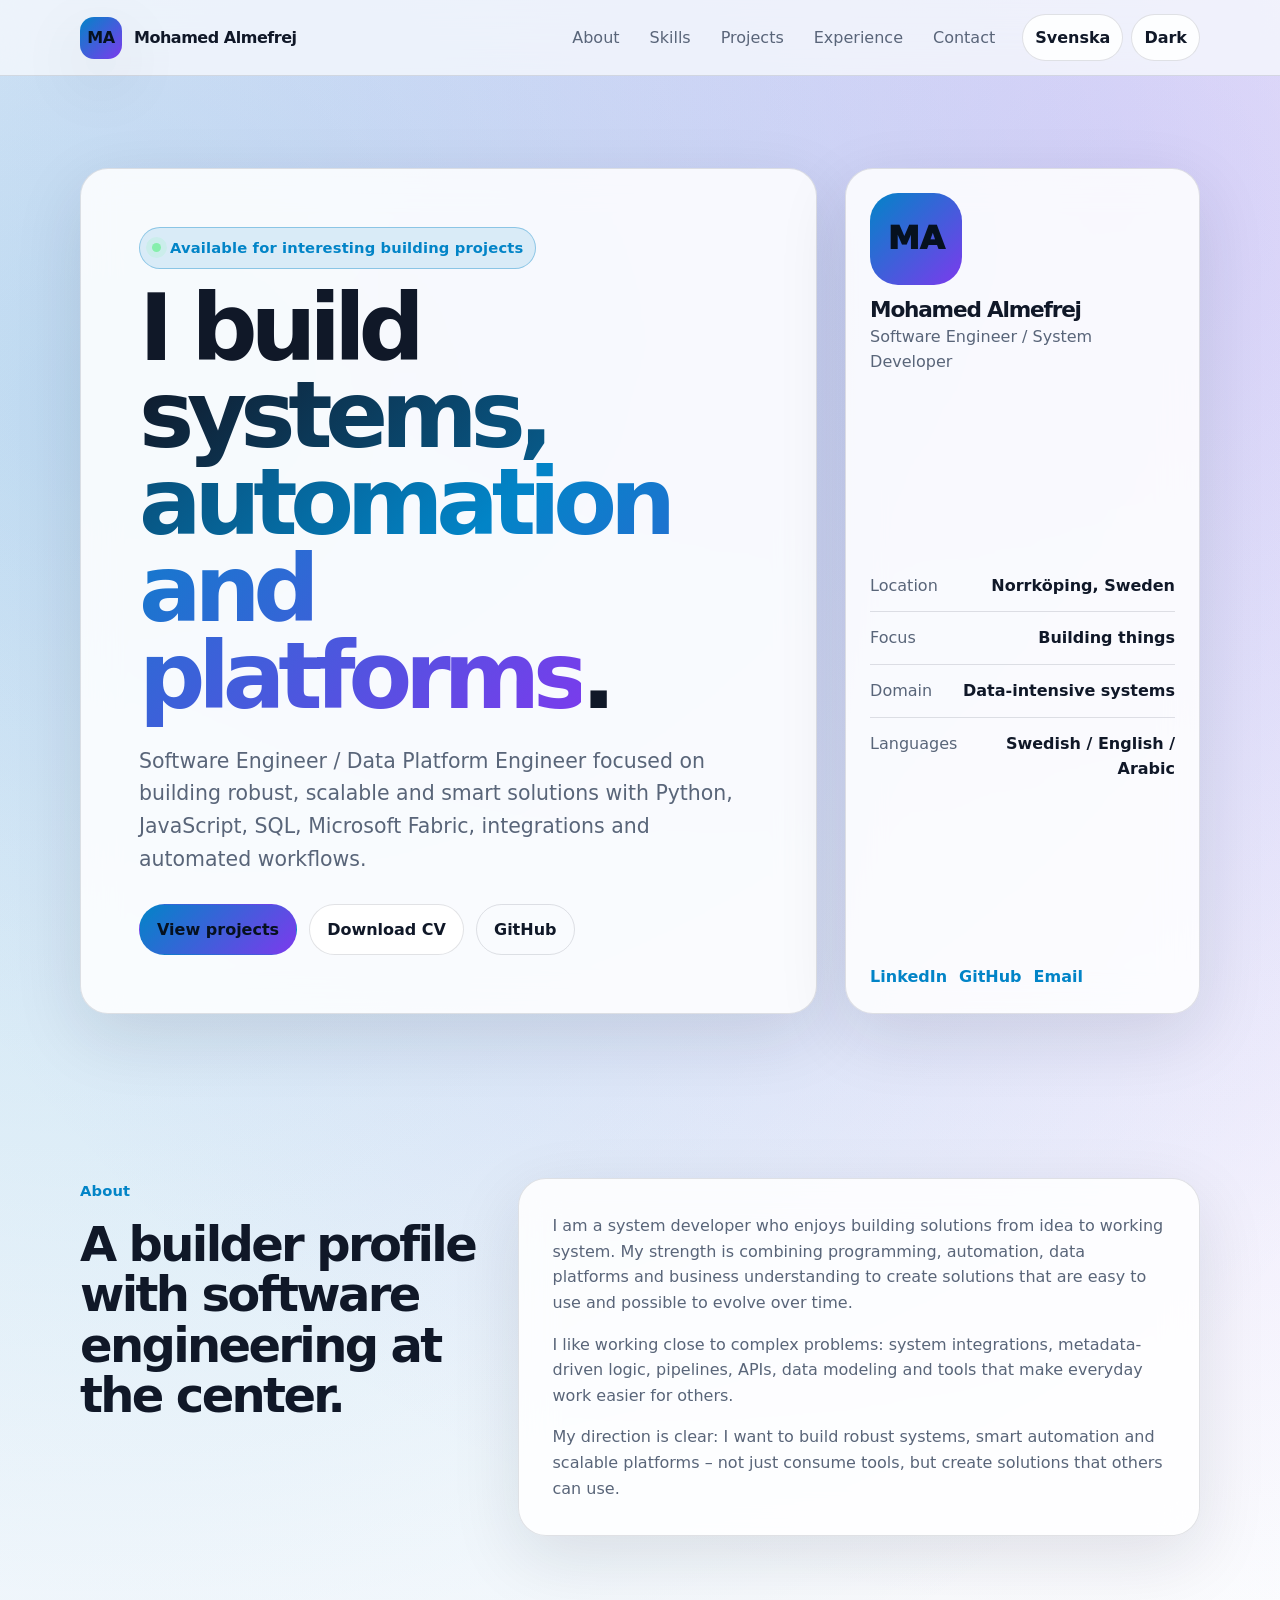
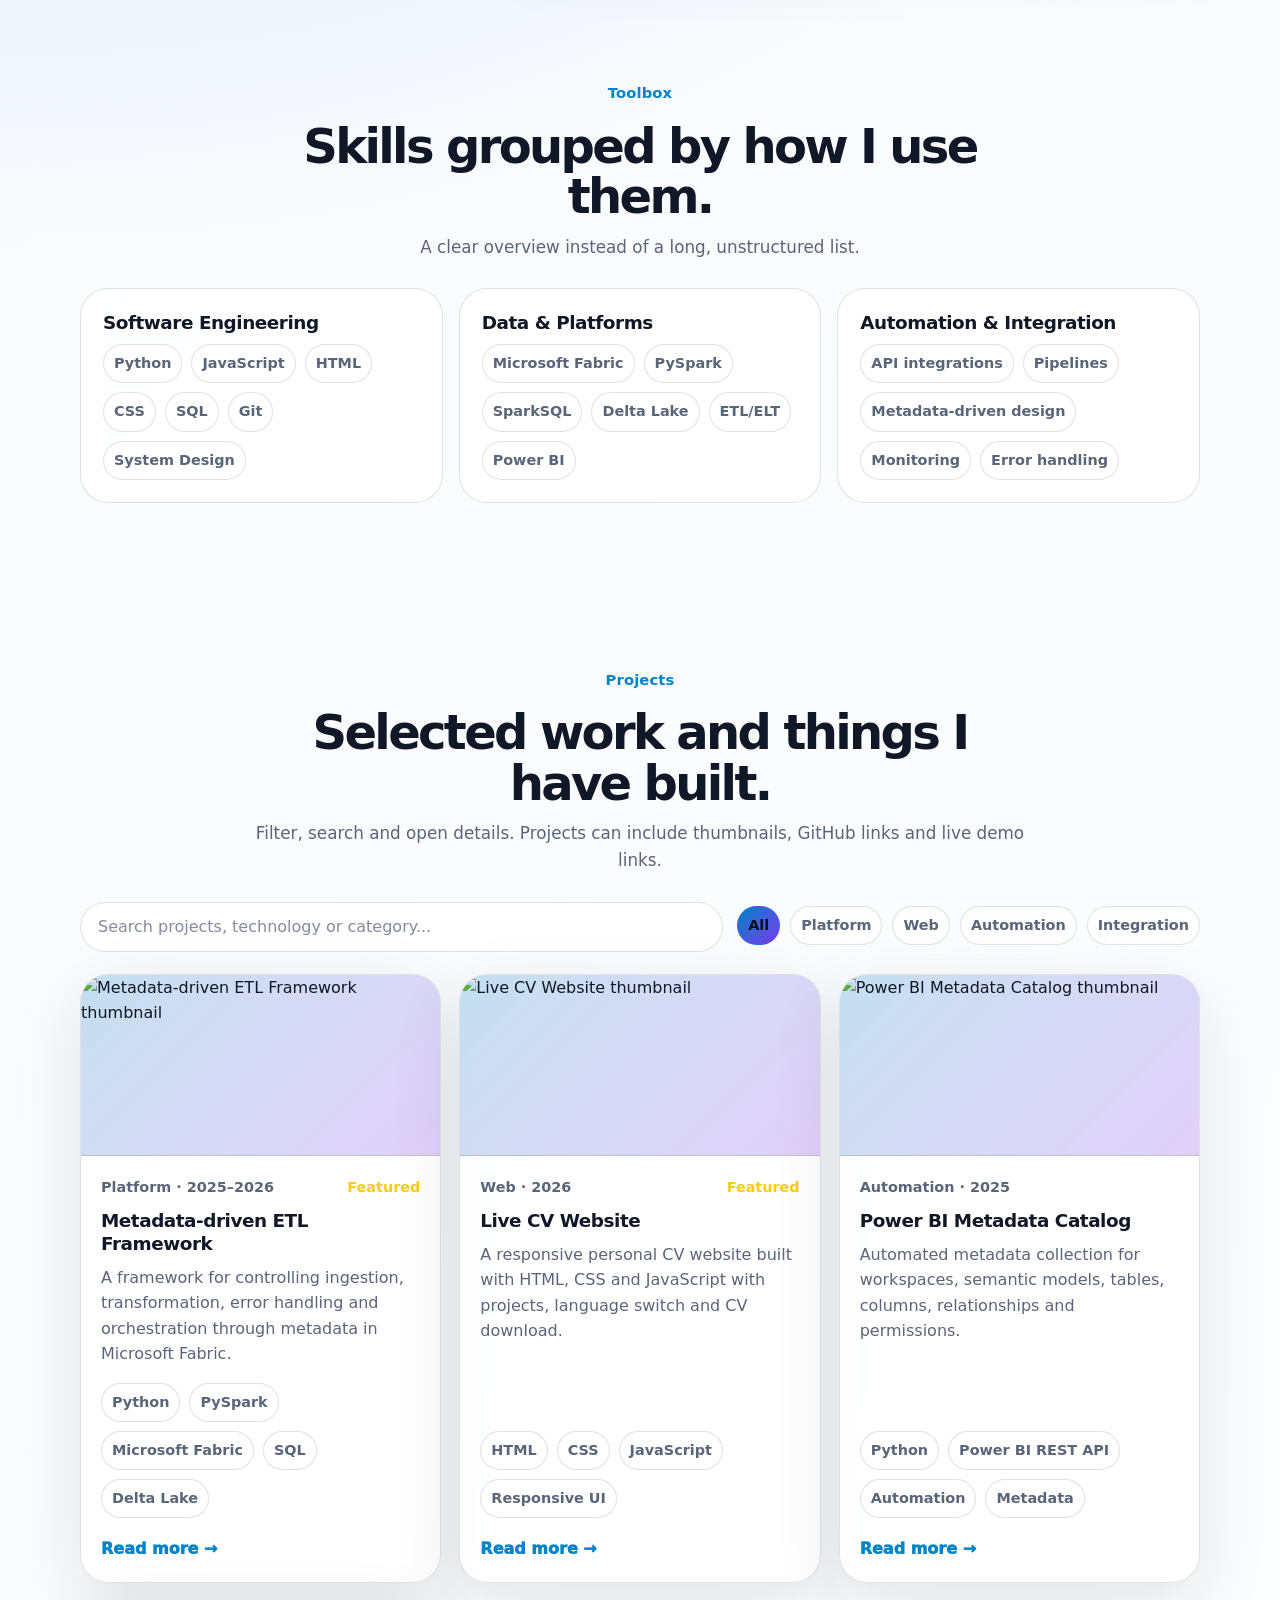
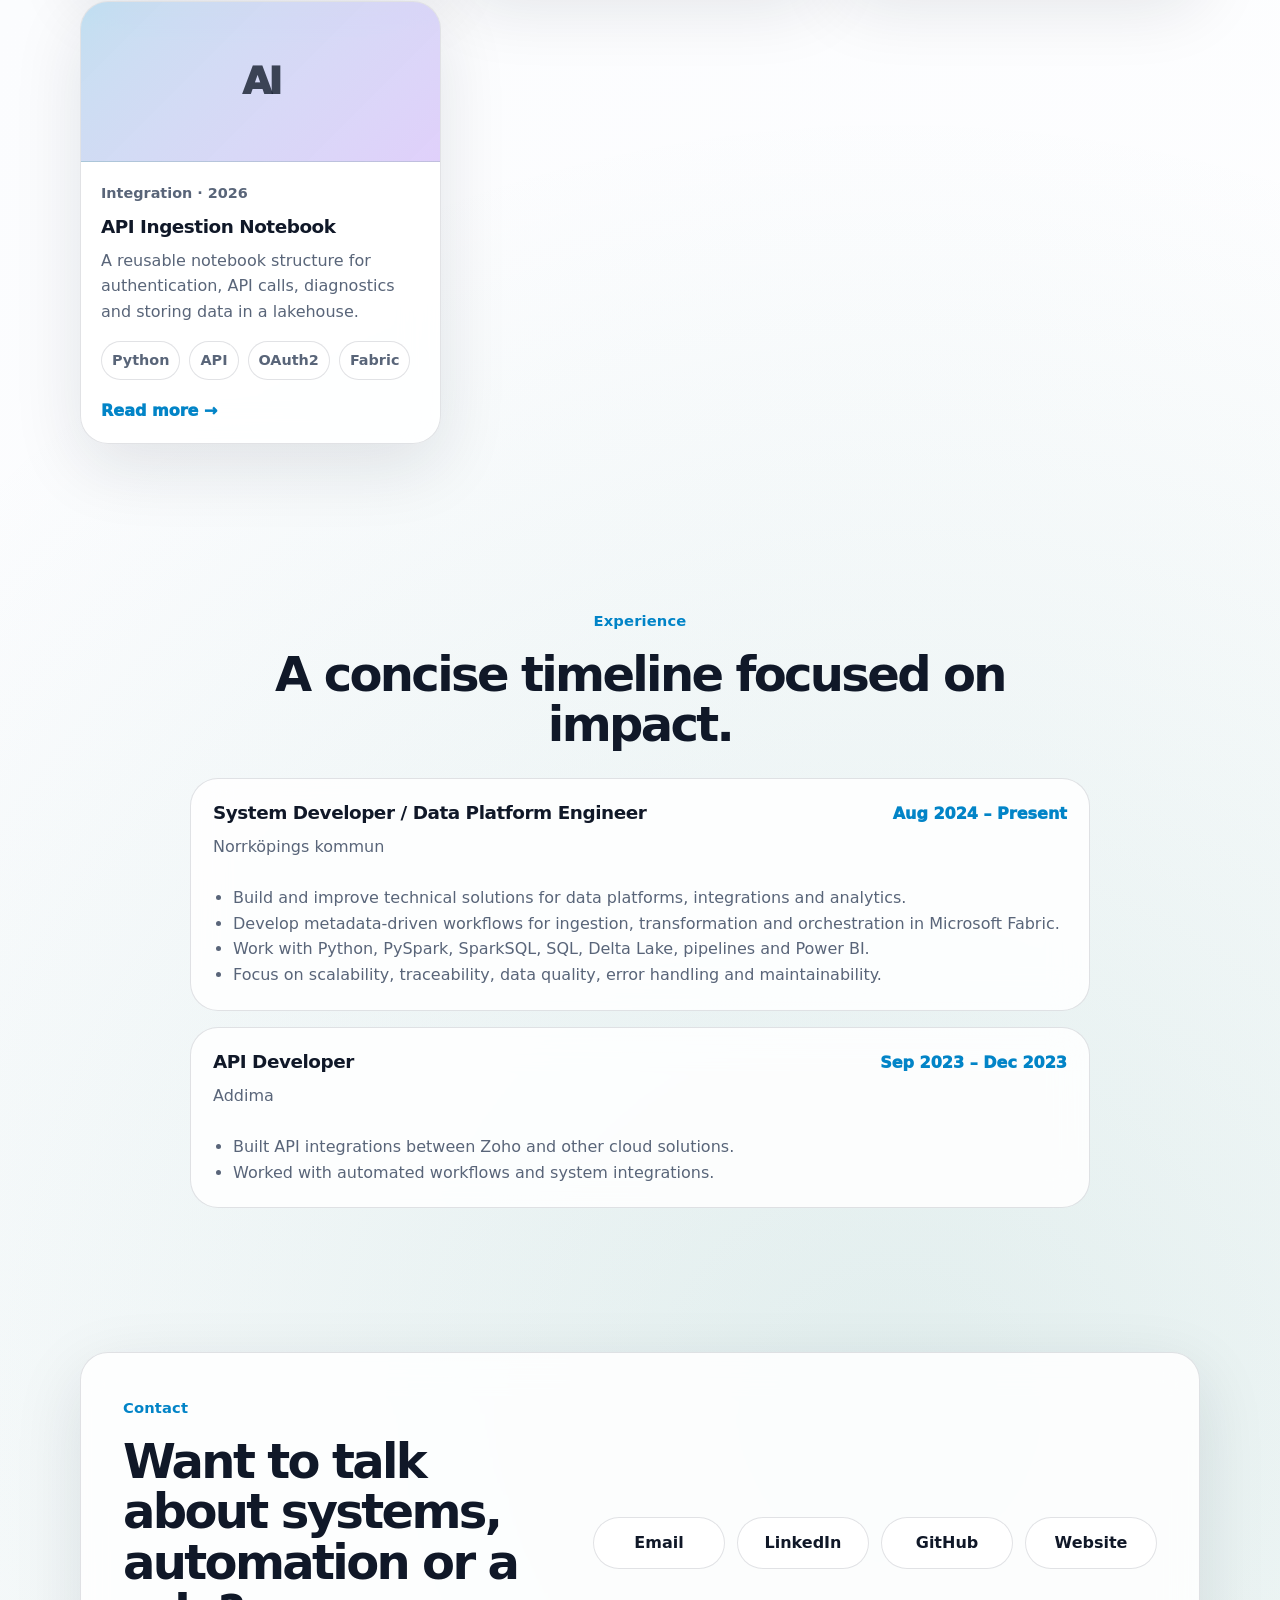
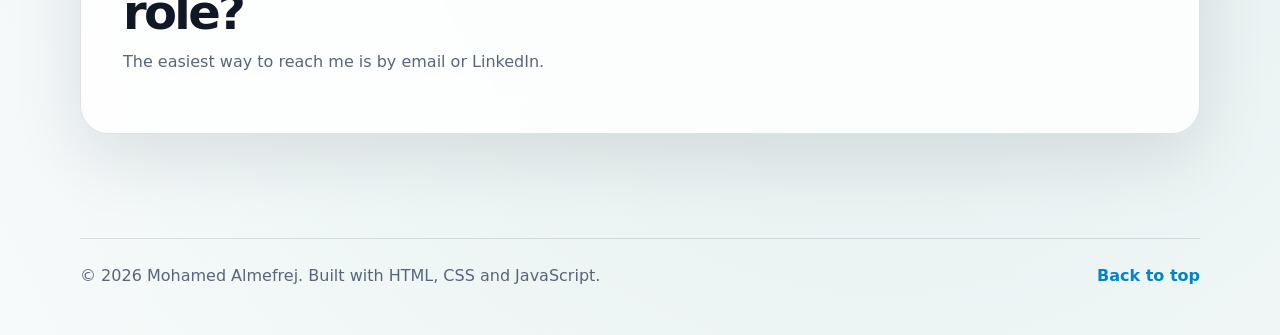
==== index.html @ e8f1fcd6 "Add files via upload" ====
<!DOCTYPE html>
<html lang="sv">
<head>
  <meta charset="UTF-8" />
  <meta name="viewport" content="width=device-width, initial-scale=1.0" />
  <meta name="description" content="Live CV for Mohamed Almefrej — Software Engineer focused on scalable systems, automation, integrations and data platforms." />
  <meta name="author" content="Mohamed Almefrej" />
  <meta name="theme-color" content="#0f172a" />

  <meta property="og:title" content="Mohamed Almefrej | Live CV" />
  <meta property="og:description" content="Software Engineer focused on scalable systems, automation, integrations and data platforms." />
  <meta property="og:type" content="website" />
  <meta property="og:image" content="assets/images/og-image.svg" />

  <title>Mohamed Almefrej | Live CV</title>
  <link rel="icon" href="assets/images/favicon.svg" type="image/svg+xml" />
  <link rel="stylesheet" href="style.css" />
  <script src="data.js" defer></script>
  <script src="script.js" defer></script>
</head>
<body>
  <a class="skip-link" href="#main">Skip to content</a>

  <header class="site-header" data-header>
    <nav class="nav container" aria-label="Main navigation">
      <a href="#top" class="brand" aria-label="Go to homepage">
        <span class="brand-mark" aria-hidden="true">MA</span>
        <span data-i18n="brandName">Mohamed Almefrej</span>
      </a>

      <button class="icon-button menu-button" type="button" data-menu-toggle aria-label="Open menu" aria-expanded="false" aria-controls="site-menu">
        <span class="menu-lines" aria-hidden="true"></span>
      </button>

      <div class="nav-panel" id="site-menu" data-nav-panel>
        <a href="#about" data-i18n="navAbout">About</a>
        <a href="#skills" data-i18n="navSkills">Skills</a>
        <a href="#projects" data-i18n="navProjects">Projects</a>
        <a href="#experience" data-i18n="navExperience">Experience</a>
        <a href="#contact" data-i18n="navContact">Contact</a>

        <div class="nav-actions" aria-label="Site settings">
          <button class="pill-button" type="button" data-language-toggle aria-label="Switch language">English</button>
          <button class="pill-button" type="button" data-theme-toggle aria-label="Switch theme">
            <span data-theme-label>Dark</span>
          </button>
        </div>
      </div>
    </nav>
  </header>

  <main id="main">
    <section class="hero section-pad" id="top">
      <div class="container hero-grid">
        <div class="hero-content reveal">
          <p class="eyebrow"><span class="status-dot" aria-hidden="true"></span><span data-i18n="heroEyebrow">Available for interesting projects</span></p>
          <h1 data-hero-title>Building systems, automation and platforms.</h1>
          <p class="hero-text" data-i18n="heroText">
            Software Engineer focused on building practical, scalable and maintainable solutions.
          </p>

          <div class="hero-actions">
            <a class="button primary" href="#projects" data-i18n="viewProjects">View projects</a>
            <a class="button" href="assets/cv/Mohamed_Almefrej_CV.pdf" download data-i18n="downloadCv">Download CV</a>
            <a class="button ghost" href="https://github.com/MohamedMrj" target="_blank" rel="noreferrer">GitHub</a>
          </div>
        </div>

        <aside class="hero-card reveal" aria-label="Profile summary">
          <div class="avatar-wrap">
            <div class="avatar" aria-hidden="true">MA</div>
            <div>
              <h2 data-i18n="profileName">Mohamed Almefrej</h2>
              <p data-i18n="profileRole">Software Engineer / System Developer</p>
            </div>
          </div>

          <div class="quick-facts" data-facts></div>

          <div class="mini-links">
            <a href="https://www.linkedin.com/in/mohamed-almefrej" target="_blank" rel="noreferrer">LinkedIn</a>
            <a href="https://github.com/MohamedMrj" target="_blank" rel="noreferrer">GitHub</a>
            <a href="mailto:mohamed.al-mefrej@hotmail.com">Email</a>
          </div>
        </aside>
      </div>
    </section>

    <section class="section-pad compact" id="about">
      <div class="container two-column">
        <div class="section-heading reveal">
          <p class="section-kicker" data-i18n="aboutKicker">About</p>
          <h2 data-i18n="aboutTitle">A builder profile with software engineering at the center.</h2>
        </div>
        <div class="rich-text card reveal" data-about-text></div>
      </div>
    </section>

    <section class="section-pad compact" id="skills">
      <div class="container">
        <div class="section-heading center reveal">
          <p class="section-kicker" data-i18n="skillsKicker">Toolbox</p>
          <h2 data-i18n="skillsTitle">Skills grouped by how I use them.</h2>
          <p data-i18n="skillsSubtitle">A clear overview instead of a long, unstructured list.</p>
        </div>
        <div class="skills-grid" data-skills></div>
      </div>
    </section>

    <section class="section-pad" id="projects">
      <div class="container">
        <div class="section-heading center reveal">
          <p class="section-kicker" data-i18n="projectsKicker">Projects</p>
          <h2 data-i18n="projectsTitle">Selected work and things I have built.</h2>
          <p data-i18n="projectsSubtitle">Filter, search and open details. Projects can include thumbnails, GitHub links and live demo links.</p>
        </div>

        <div class="project-controls reveal">
          <label class="search-box">
            <span class="sr-only" data-i18n="searchLabel">Search projects</span>
            <input type="search" data-project-search placeholder="Search projects, technology or category..." />
          </label>
          <div class="filter-scroll" data-project-filters aria-label="Project filters"></div>
        </div>

        <div class="projects-grid" data-projects></div>
        <div class="empty-state" data-empty-projects hidden></div>
      </div>
    </section>

    <section class="section-pad compact" id="experience">
      <div class="container">
        <div class="section-heading center reveal">
          <p class="section-kicker" data-i18n="experienceKicker">Experience</p>
          <h2 data-i18n="experienceTitle">A concise timeline focused on impact.</h2>
        </div>
        <div class="timeline" data-experience></div>
      </div>
    </section>

    <section class="section-pad compact" id="contact">
      <div class="container contact-card card reveal">
        <div>
          <p class="section-kicker" data-i18n="contactKicker">Contact</p>
          <h2 data-i18n="contactTitle">Want to talk about systems, automation or a role?</h2>
          <p class="muted" data-i18n="contactText">The easiest way to reach me is by email or LinkedIn.</p>
        </div>
        <div class="contact-actions" data-contact-links></div>
      </div>
    </section>
  </main>

  <footer class="site-footer">
    <div class="container footer-inner">
      <p>© <span data-year></span> <span data-i18n="brandName">Mohamed Almefrej</span>. <span data-i18n="footerText">Built with HTML, CSS and JavaScript.</span></p>
      <a href="#top" data-i18n="backToTop">Back to top</a>
    </div>
  </footer>

  <dialog class="project-dialog" data-project-dialog aria-labelledby="dialog-title">
    <button class="dialog-close" type="button" data-dialog-close aria-label="Close dialog">×</button>
    <div data-dialog-content></div>
  </dialog>
</body>
</html>
---- style.css ----
:root {
  color-scheme: dark;
  --bg: #08111f;
  --bg-soft: #0f1a2e;
  --surface: rgba(255, 255, 255, 0.075);
  --surface-strong: rgba(255, 255, 255, 0.115);
  --text: #f8fafc;
  --muted: #a8b3c7;
  --line: rgba(255, 255, 255, 0.14);
  --accent: #38bdf8;
  --accent-2: #a78bfa;
  --accent-3: #5eead4;
  --danger: #fb7185;
  --success: #86efac;
  --warning: #facc15;
  --shadow: 0 24px 80px rgba(0, 0, 0, 0.34);
  --radius-lg: 28px;
  --radius-md: 20px;
  --radius-sm: 14px;
  --container: 1120px;
  --header-height: 76px;
}

[data-theme="light"] {
  color-scheme: light;
  --bg: #f7f9fd;
  --bg-soft: #ffffff;
  --surface: rgba(255, 255, 255, 0.86);
  --surface-strong: #ffffff;
  --text: #101828;
  --muted: #596579;
  --line: rgba(15, 23, 42, 0.12);
  --accent: #0284c7;
  --accent-2: #7c3aed;
  --accent-3: #0f766e;
  --shadow: 0 22px 70px rgba(15, 23, 42, 0.11);
}

* {
  box-sizing: border-box;
}

html {
  scroll-behavior: smooth;
}

body {
  margin: 0;
  min-height: 100vh;
  font-family: Inter, ui-sans-serif, system-ui, -apple-system, BlinkMacSystemFont, "Segoe UI", sans-serif;
  color: var(--text);
  background:
    radial-gradient(circle at 8% 8%, color-mix(in srgb, var(--accent) 22%, transparent), transparent 30%),
    radial-gradient(circle at 88% 4%, color-mix(in srgb, var(--accent-2) 20%, transparent), transparent 28%),
    radial-gradient(circle at 70% 90%, color-mix(in srgb, var(--accent-3) 12%, transparent), transparent 28%),
    linear-gradient(135deg, var(--bg), var(--bg-soft));
  line-height: 1.6;
  overflow-x: hidden;
}

body.menu-open {
  overflow: hidden;
}

img,
svg {
  max-width: 100%;
  display: block;
}

a {
  color: inherit;
  text-decoration: none;
}

button,
input {
  font: inherit;
}

button {
  border: 0;
}

:focus-visible {
  outline: 3px solid color-mix(in srgb, var(--accent) 72%, white);
  outline-offset: 3px;
}

.container {
  width: min(var(--container), calc(100% - 32px));
  margin-inline: auto;
}

.skip-link {
  position: absolute;
  left: -999px;
  top: 16px;
  z-index: 1000;
  padding: 10px 14px;
  border-radius: 999px;
  background: var(--text);
  color: var(--bg);
  font-weight: 800;
}

.skip-link:focus {
  left: 16px;
}

.sr-only {
  position: absolute;
  width: 1px;
  height: 1px;
  padding: 0;
  margin: -1px;
  overflow: hidden;
  clip: rect(0, 0, 0, 0);
  border: 0;
}

.site-header {
  position: sticky;
  top: 0;
  z-index: 50;
  height: var(--header-height);
  border-bottom: 1px solid var(--line);
  background: color-mix(in srgb, var(--bg) 78%, transparent);
  backdrop-filter: blur(22px);
}

.nav {
  height: 100%;
  display: flex;
  justify-content: space-between;
  align-items: center;
  gap: 16px;
}

.brand {
  display: inline-flex;
  align-items: center;
  gap: 12px;
  font-size: 1rem;
  font-weight: 900;
  letter-spacing: -0.03em;
  white-space: nowrap;
}

.brand-mark {
  width: 42px;
  height: 42px;
  display: grid;
  place-items: center;
  border-radius: 14px;
  background: linear-gradient(135deg, var(--accent), var(--accent-2));
  color: #06111f;
  box-shadow: var(--shadow);
}

.nav-panel {
  display: flex;
  align-items: center;
  gap: 4px;
}

.nav-panel > a,
.pill-button,
.icon-button {
  border: 1px solid transparent;
  border-radius: 999px;
  background: transparent;
  color: var(--muted);
  padding: 10px 12px;
  cursor: pointer;
  transition: color 180ms ease, background 180ms ease, border-color 180ms ease, transform 180ms ease;
}

.nav-panel > a:hover,
.pill-button:hover,
.icon-button:hover,
.nav-panel > a.active {
  color: var(--text);
  background: var(--surface);
  border-color: var(--line);
}

.nav-actions {
  display: flex;
  align-items: center;
  gap: 8px;
  margin-left: 10px;
}

.pill-button {
  background: var(--surface);
  border-color: var(--line);
  color: var(--text);
  font-weight: 800;
}

.menu-button {
  display: none;
  width: 46px;
  height: 46px;
  place-items: center;
}

.menu-lines,
.menu-lines::before,
.menu-lines::after {
  display: block;
  width: 20px;
  height: 2px;
  border-radius: 999px;
  background: var(--text);
  transition: transform 180ms ease, opacity 180ms ease;
}

.menu-lines {
  position: relative;
}

.menu-lines::before,
.menu-lines::after {
  content: "";
  position: absolute;
  left: 0;
}

.menu-lines::before {
  transform: translateY(-7px);
}

.menu-lines::after {
  transform: translateY(7px);
}

body.menu-open .menu-lines {
  background: transparent;
}

body.menu-open .menu-lines::before {
  transform: rotate(45deg);
}

body.menu-open .menu-lines::after {
  transform: rotate(-45deg);
}

.section-pad {
  padding: 92px 0;
}

.section-pad.compact {
  padding: 72px 0;
}

.hero {
  min-height: calc(100vh - var(--header-height));
  display: grid;
  align-items: center;
}

.hero-grid {
  display: grid;
  grid-template-columns: minmax(0, 1.35fr) minmax(300px, 0.65fr);
  gap: 28px;
  align-items: stretch;
}

.hero-content,
.card,
.hero-card,
.skill-group,
.project-card,
.timeline-item {
  border: 1px solid var(--line);
  background: var(--surface);
  border-radius: var(--radius-lg);
  box-shadow: var(--shadow);
  backdrop-filter: blur(18px);
}

.hero-content {
  padding: clamp(28px, 5vw, 58px);
  display: flex;
  flex-direction: column;
  justify-content: center;
}

.eyebrow,
.section-kicker {
  display: inline-flex;
  align-items: center;
  gap: 9px;
  width: fit-content;
  margin: 0 0 16px;
  color: var(--accent);
  font-size: 0.92rem;
  font-weight: 900;
  letter-spacing: 0.01em;
}

.eyebrow {
  padding: 8px 12px;
  border-radius: 999px;
  border: 1px solid color-mix(in srgb, var(--accent) 36%, transparent);
  background: color-mix(in srgb, var(--accent) 12%, transparent);
}

.status-dot {
  width: 9px;
  height: 9px;
  border-radius: 999px;
  background: var(--success);
  box-shadow: 0 0 0 6px color-mix(in srgb, var(--success) 16%, transparent);
  flex: 0 0 auto;
}

h1,
h2,
h3,
p {
  margin-top: 0;
}

h1 {
  margin-bottom: 24px;
  font-size: clamp(2.6rem, 8vw, 5.8rem);
  line-height: 0.94;
  letter-spacing: -0.078em;
}

h2 {
  margin-bottom: 12px;
  font-size: clamp(1.8rem, 4vw, 3rem);
  line-height: 1.05;
  letter-spacing: -0.055em;
}

h3 {
  margin-bottom: 10px;
  font-size: 1.15rem;
  line-height: 1.25;
  letter-spacing: -0.025em;
}

.gradient-text,
[data-hero-title] strong {
  background: linear-gradient(135deg, var(--text), var(--accent), var(--accent-2));
  -webkit-background-clip: text;
  background-clip: text;
  color: transparent;
}

.hero-text {
  max-width: 760px;
  color: var(--muted);
  font-size: clamp(1.06rem, 2vw, 1.28rem);
  margin-bottom: 28px;
}

.hero-actions,
.contact-actions,
.mini-links {
  display: flex;
  flex-wrap: wrap;
  gap: 12px;
  align-items: center;
}

.button {
  display: inline-flex;
  align-items: center;
  justify-content: center;
  min-height: 46px;
  padding: 12px 17px;
  border: 1px solid var(--line);
  border-radius: 999px;
  background: var(--surface-strong);
  color: var(--text);
  font-weight: 900;
  cursor: pointer;
  transition: transform 180ms ease, border-color 180ms ease, background 180ms ease;
}

.button:hover {
  transform: translateY(-2px);
  border-color: color-mix(in srgb, var(--accent) 58%, transparent);
  background: color-mix(in srgb, var(--accent) 13%, var(--surface-strong));
}

.button.primary {
  border-color: transparent;
  background: linear-gradient(135deg, var(--accent), var(--accent-2));
  color: #06111f;
}

.button.ghost {
  background: transparent;
}

.hero-card {
  padding: 24px;
  display: flex;
  flex-direction: column;
  justify-content: space-between;
  gap: 22px;
}

.avatar-wrap {
  display: grid;
  gap: 14px;
}

.avatar {
  width: 92px;
  height: 92px;
  display: grid;
  place-items: center;
  border-radius: 28px;
  background: linear-gradient(135deg, var(--accent), var(--accent-2));
  color: #06111f;
  font-size: 2rem;
  font-weight: 950;
}

.avatar-wrap h2 {
  font-size: 1.35rem;
  margin-bottom: 2px;
}

.avatar-wrap p,
.muted {
  color: var(--muted);
}

.quick-facts {
  display: grid;
}

.fact {
  display: flex;
  justify-content: space-between;
  gap: 16px;
  padding: 13px 0;
  border-bottom: 1px solid var(--line);
}

.fact:last-child {
  border-bottom: 0;
}

.fact span:first-child {
  color: var(--muted);
}

.fact span:last-child {
  text-align: right;
  font-weight: 850;
}

.mini-links a {
  color: var(--accent);
  font-weight: 900;
}

.two-column {
  display: grid;
  grid-template-columns: minmax(0, 0.75fr) minmax(0, 1.25fr);
  gap: 28px;
  align-items: start;
}

.section-heading.center {
  max-width: 780px;
  margin: 0 auto 28px;
  text-align: center;
}

.section-heading p:not(.section-kicker) {
  margin-bottom: 0;
  color: var(--muted);
  font-size: 1.05rem;
}

.rich-text {
  padding: clamp(22px, 4vw, 34px);
}

.rich-text p {
  color: var(--muted);
}

.rich-text p:last-child {
  margin-bottom: 0;
}

.skills-grid {
  display: grid;
  grid-template-columns: repeat(3, 1fr);
  gap: 16px;
}

.skill-group {
  padding: 22px;
  box-shadow: none;
}

.skill-list,
.project-tags {
  display: flex;
  flex-wrap: wrap;
  gap: 9px;
}

.tag,
.skill-tag,
.category-button {
  display: inline-flex;
  align-items: center;
  border: 1px solid var(--line);
  border-radius: 999px;
  background: color-mix(in srgb, var(--surface-strong) 74%, transparent);
  color: var(--muted);
  padding: 7px 10px;
  font-size: 0.9rem;
  font-weight: 850;
}

.category-button {
  cursor: pointer;
  white-space: nowrap;
  transition: background 180ms ease, color 180ms ease, border-color 180ms ease;
}

.category-button:hover,
.category-button.active {
  color: #06111f;
  border-color: transparent;
  background: linear-gradient(135deg, var(--accent), var(--accent-2));
}

.project-controls {
  display: grid;
  grid-template-columns: minmax(240px, 1fr) auto;
  gap: 14px;
  align-items: center;
  margin-bottom: 22px;
}

.search-box input {
  width: 100%;
  min-height: 50px;
  padding: 0 17px;
  border-radius: 999px;
  border: 1px solid var(--line);
  background: var(--surface);
  color: var(--text);
  outline: none;
}

.search-box input::placeholder {
  color: color-mix(in srgb, var(--muted) 75%, transparent);
}

.search-box input:focus {
  border-color: color-mix(in srgb, var(--accent) 65%, transparent);
  box-shadow: 0 0 0 4px color-mix(in srgb, var(--accent) 14%, transparent);
}

.filter-scroll {
  display: flex;
  gap: 10px;
  overflow-x: auto;
  padding-bottom: 3px;
}

.projects-grid {
  display: grid;
  grid-template-columns: repeat(3, 1fr);
  gap: 18px;
}

.project-card {
  overflow: hidden;
  display: flex;
  flex-direction: column;
  min-height: 420px;
  transition: transform 180ms ease, border-color 180ms ease, background 180ms ease;
}

.project-card:hover {
  transform: translateY(-5px);
  border-color: color-mix(in srgb, var(--accent) 48%, transparent);
  background: var(--surface-strong);
}

.project-media {
  min-height: 160px;
  border-bottom: 1px solid var(--line);
  background: linear-gradient(135deg, color-mix(in srgb, var(--accent) 26%, transparent), color-mix(in srgb, var(--accent-2) 24%, transparent));
  position: relative;
  overflow: hidden;
}

.project-media img {
  width: 100%;
  height: 180px;
  object-fit: cover;
}

.project-placeholder {
  position: absolute;
  inset: 0;
  display: grid;
  place-items: center;
  font-size: 2.35rem;
  font-weight: 950;
  letter-spacing: -0.08em;
  color: color-mix(in srgb, var(--text) 78%, transparent);
}

.project-body {
  padding: 20px;
  display: flex;
  flex: 1;
  flex-direction: column;
}

.project-meta {
  display: flex;
  justify-content: space-between;
  gap: 12px;
  margin-bottom: 10px;
  color: var(--muted);
  font-size: 0.9rem;
  font-weight: 850;
}

.featured-badge {
  color: var(--warning);
}

.project-body p {
  color: var(--muted);
  flex: 1;
}

.project-actions {
  display: flex;
  flex-wrap: wrap;
  gap: 10px;
  margin-top: 18px;
}

.text-link {
  color: var(--accent);
  background: transparent;
  padding: 0;
  cursor: pointer;
  font-weight: 950;
}

.text-link:hover {
  text-decoration: underline;
}

.empty-state {
  margin-top: 18px;
  padding: 28px;
  border: 1px dashed var(--line);
  border-radius: var(--radius-md);
  color: var(--muted);
  text-align: center;
}

.timeline {
  display: grid;
  gap: 16px;
  max-width: 900px;
  margin: 0 auto;
}

.timeline-item {
  padding: 22px;
  box-shadow: none;
}

.timeline-top {
  display: flex;
  justify-content: space-between;
  align-items: flex-start;
  gap: 16px;
  margin-bottom: 10px;
}

.timeline-period {
  color: var(--accent);
  font-weight: 950;
  white-space: nowrap;
}

.timeline ul {
  margin: 0;
  padding-left: 20px;
  color: var(--muted);
}

.contact-card {
  display: grid;
  grid-template-columns: minmax(0, 1fr) auto;
  gap: 24px;
  align-items: center;
  padding: clamp(24px, 5vw, 42px);
}

.contact-actions .button {
  min-width: 132px;
}

.site-footer {
  padding: 32px 0 46px;
  color: var(--muted);
}

.footer-inner {
  display: flex;
  justify-content: space-between;
  gap: 18px;
  align-items: center;
  border-top: 1px solid var(--line);
  padding-top: 24px;
}

.footer-inner p {
  margin: 0;
}

.footer-inner a {
  color: var(--accent);
  font-weight: 900;
}

.project-dialog {
  width: min(820px, calc(100% - 28px));
  max-height: min(760px, calc(100vh - 42px));
  border: 1px solid var(--line);
  border-radius: var(--radius-lg);
  background: var(--bg-soft);
  color: var(--text);
  box-shadow: var(--shadow);
  padding: 0;
  overflow: auto;
}

.project-dialog::backdrop {
  background: rgba(0, 0, 0, 0.58);
  backdrop-filter: blur(8px);
}

.dialog-close {
  position: sticky;
  top: 14px;
  float: right;
  z-index: 2;
  width: 42px;
  height: 42px;
  margin: 14px;
  border-radius: 999px;
  background: var(--surface-strong);
  color: var(--text);
  border: 1px solid var(--line);
  font-size: 1.7rem;
  line-height: 1;
  cursor: pointer;
}

.dialog-hero {
  min-height: 230px;
  background: linear-gradient(135deg, color-mix(in srgb, var(--accent) 22%, transparent), color-mix(in srgb, var(--accent-2) 22%, transparent));
}

.dialog-hero img {
  width: 100%;
  height: 260px;
  object-fit: cover;
}

.dialog-body {
  padding: clamp(22px, 4vw, 36px);
}

.dialog-section {
  margin-top: 20px;
}

.dialog-section strong {
  display: block;
  margin-bottom: 6px;
}

.dialog-links {
  margin-top: 24px;
  display: flex;
  flex-wrap: wrap;
  gap: 10px;
}

.reveal {
  opacity: 0;
  transform: translateY(16px);
}

.reveal.visible {
  opacity: 1;
  transform: translateY(0);
  transition: opacity 420ms ease, transform 420ms ease;
}

@media (prefers-reduced-motion: reduce) {
  *,
  *::before,
  *::after {
    scroll-behavior: auto !important;
    transition: none !important;
    animation: none !important;
  }

  .reveal {
    opacity: 1;
    transform: none;
  }
}

@media (max-width: 980px) {
  .hero-grid,
  .two-column,
  .contact-card {
    grid-template-columns: 1fr;
  }

  .skills-grid,
  .projects-grid {
    grid-template-columns: repeat(2, 1fr);
  }

  .project-controls {
    grid-template-columns: 1fr;
  }
}

@media (max-width: 760px) {
  :root {
    --header-height: 68px;
  }

  .container {
    width: min(var(--container), calc(100% - 24px));
  }

  .menu-button {
    display: grid;
  }

  .nav-panel {
    position: fixed;
    top: var(--header-height);
    left: 12px;
    right: 12px;
    display: none;
    padding: 14px;
    border: 1px solid var(--line);
    border-radius: 0 0 22px 22px;
    background: var(--bg-soft);
    box-shadow: var(--shadow);
  }

  body.menu-open .nav-panel {
    display: grid;
    gap: 6px;
  }

  .nav-panel > a,
  .pill-button {
    border-radius: 14px;
    text-align: left;
  }

  .nav-actions {
    display: grid;
    grid-template-columns: 1fr 1fr;
    margin-left: 0;
    margin-top: 8px;
  }

  .section-pad,
  .section-pad.compact {
    padding: 54px 0;
  }

  .hero {
    min-height: auto;
  }

  .hero-content,
  .hero-card,
  .card,
  .skill-group,
  .timeline-item {
    border-radius: 22px;
  }

  .skills-grid,
  .projects-grid {
    grid-template-columns: 1fr;
  }

  .timeline-top {
    display: grid;
  }

  .timeline-period {
    white-space: normal;
  }

  .footer-inner {
    display: grid;
    text-align: center;
  }
}

@media (max-width: 440px) {
  .container {
    width: min(var(--container), calc(100% - 20px));
  }

  h1 {
    font-size: clamp(2.45rem, 16vw, 4rem);
  }

  .hero-actions .button,
  .contact-actions .button {
    width: 100%;
  }

  .nav-actions {
    grid-template-columns: 1fr;
  }
}
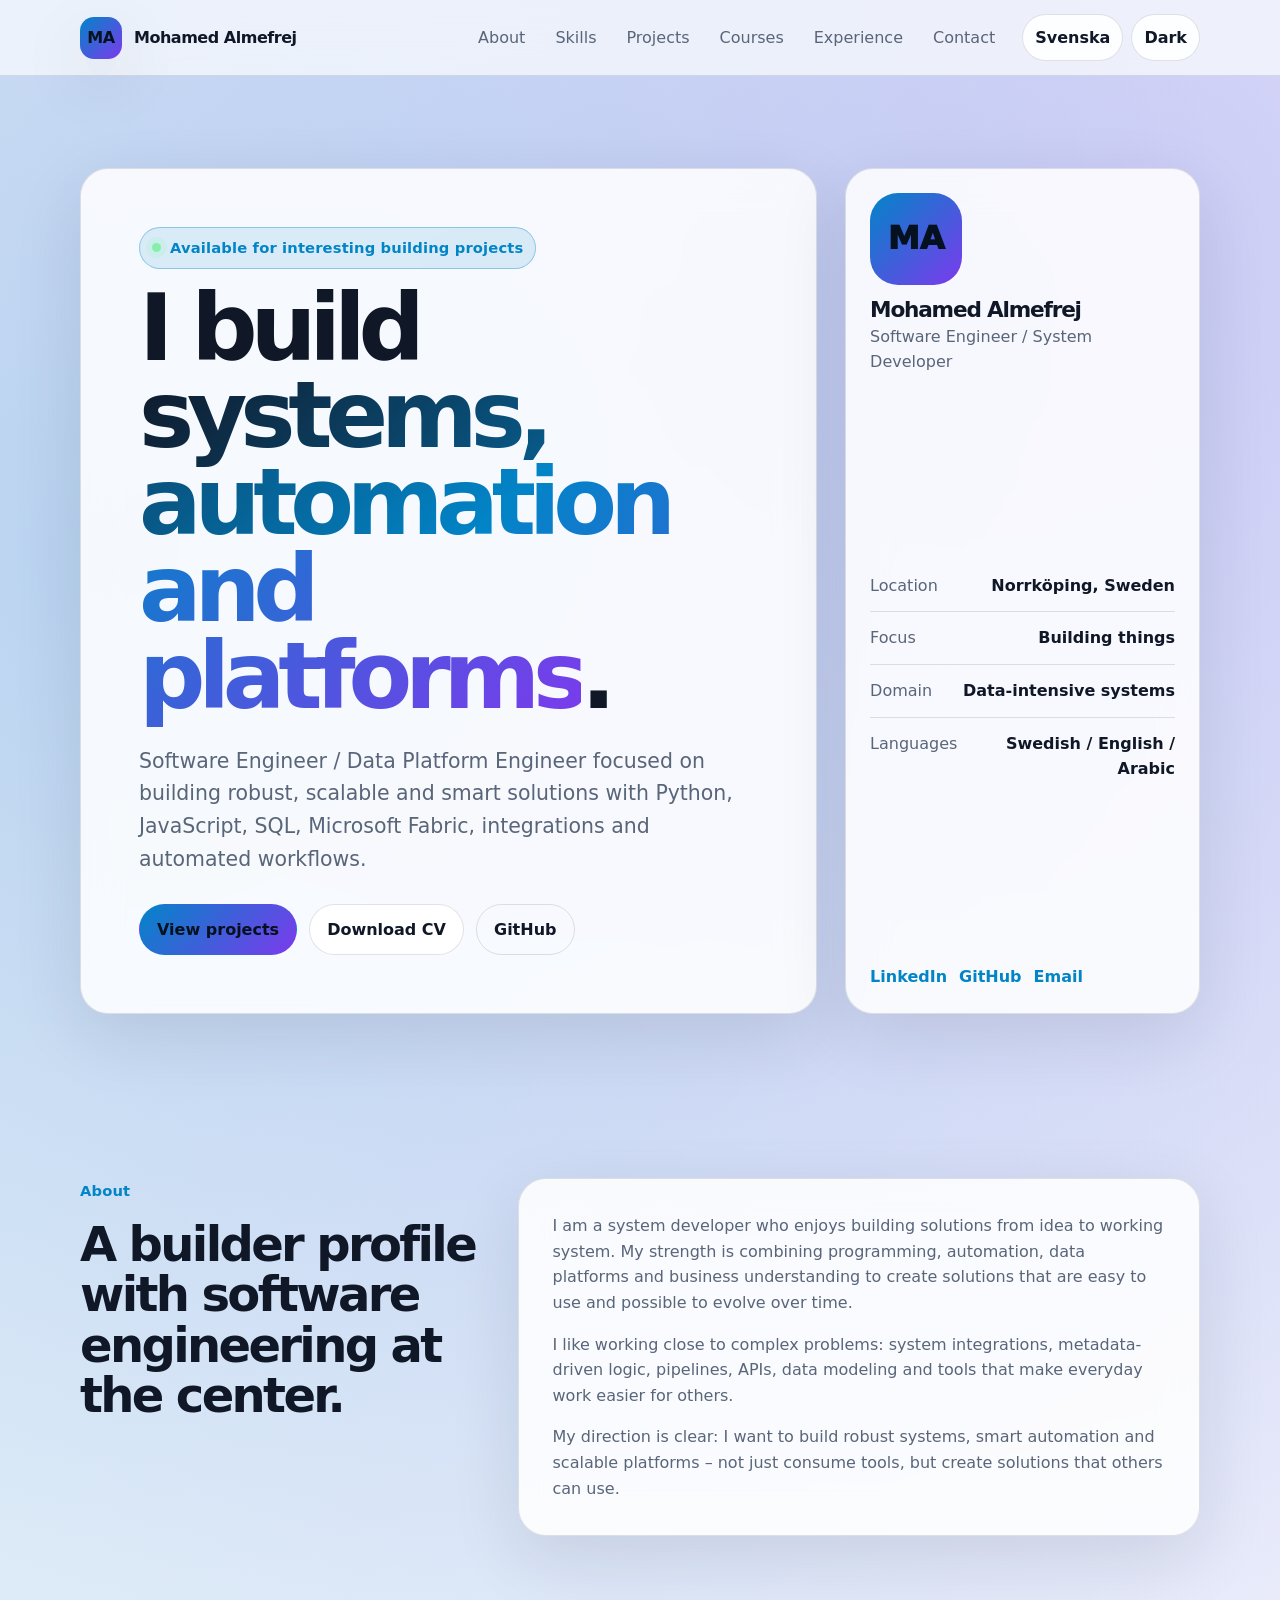
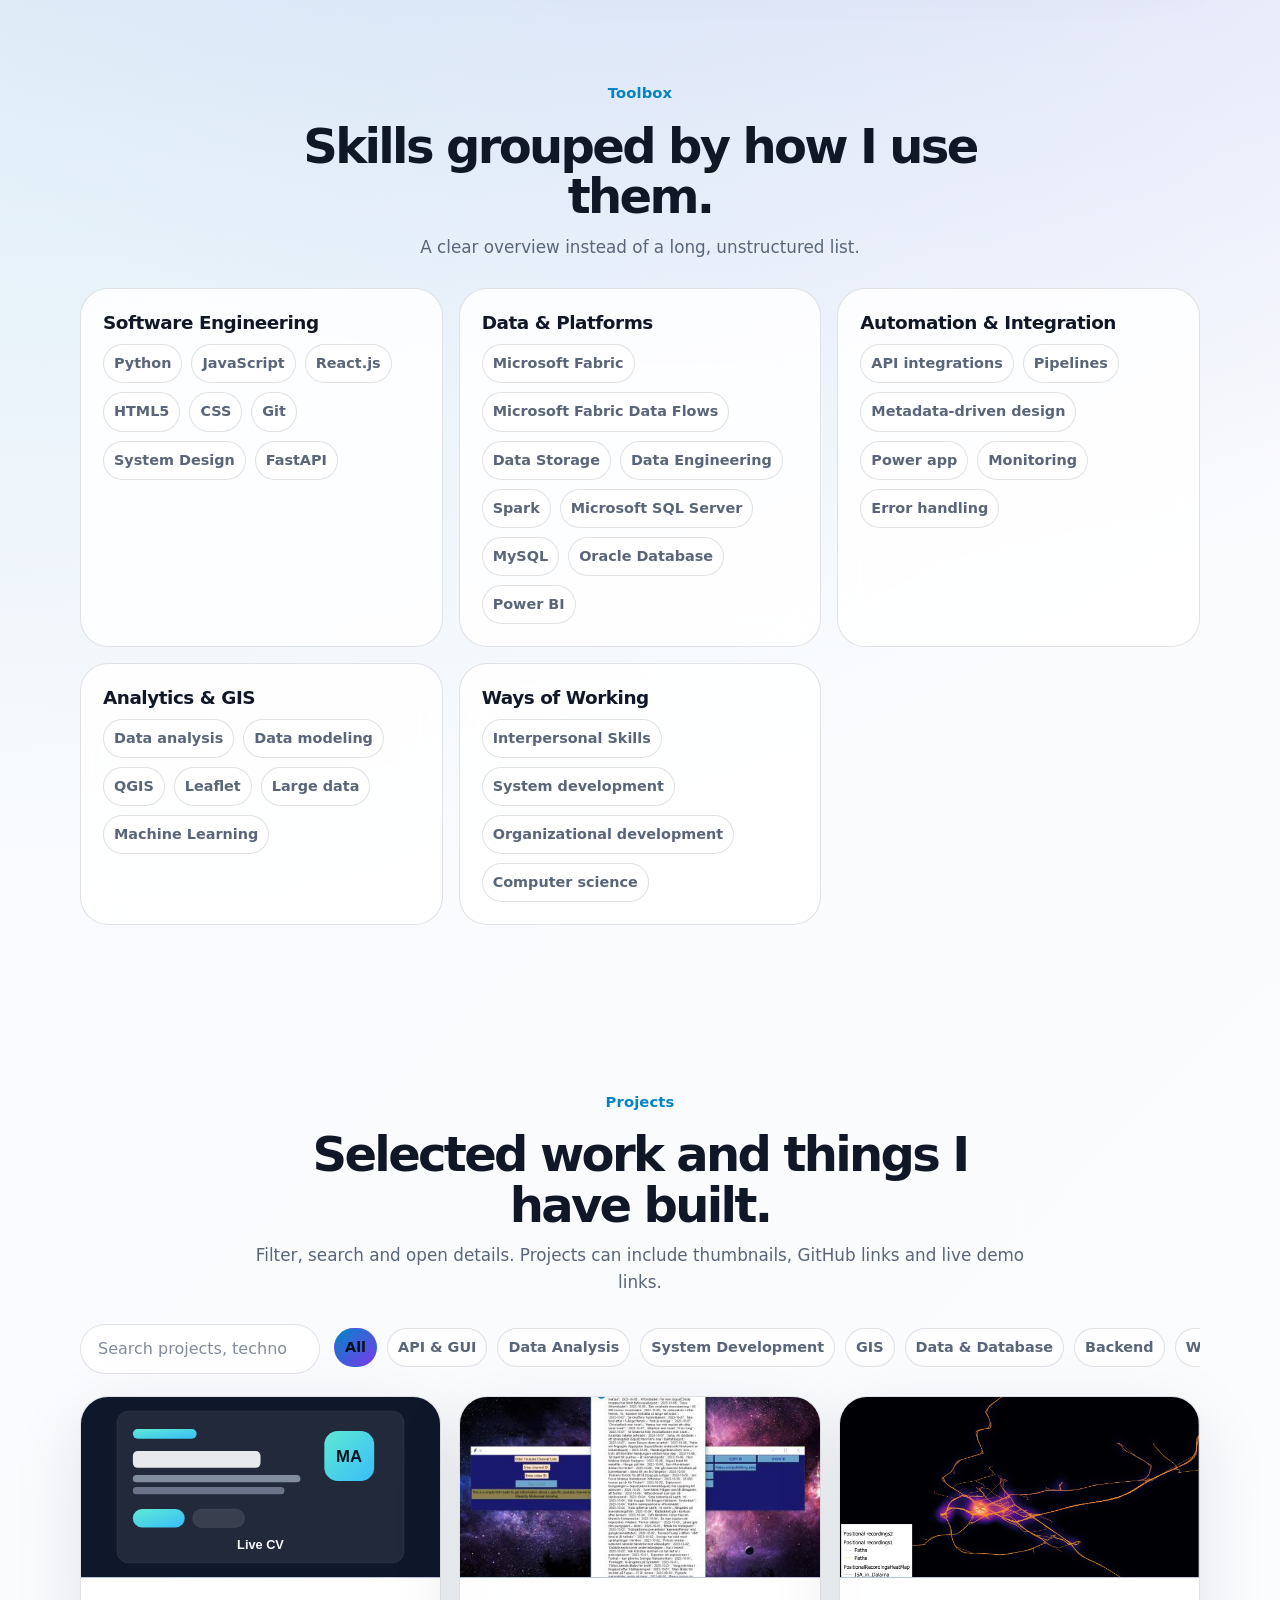
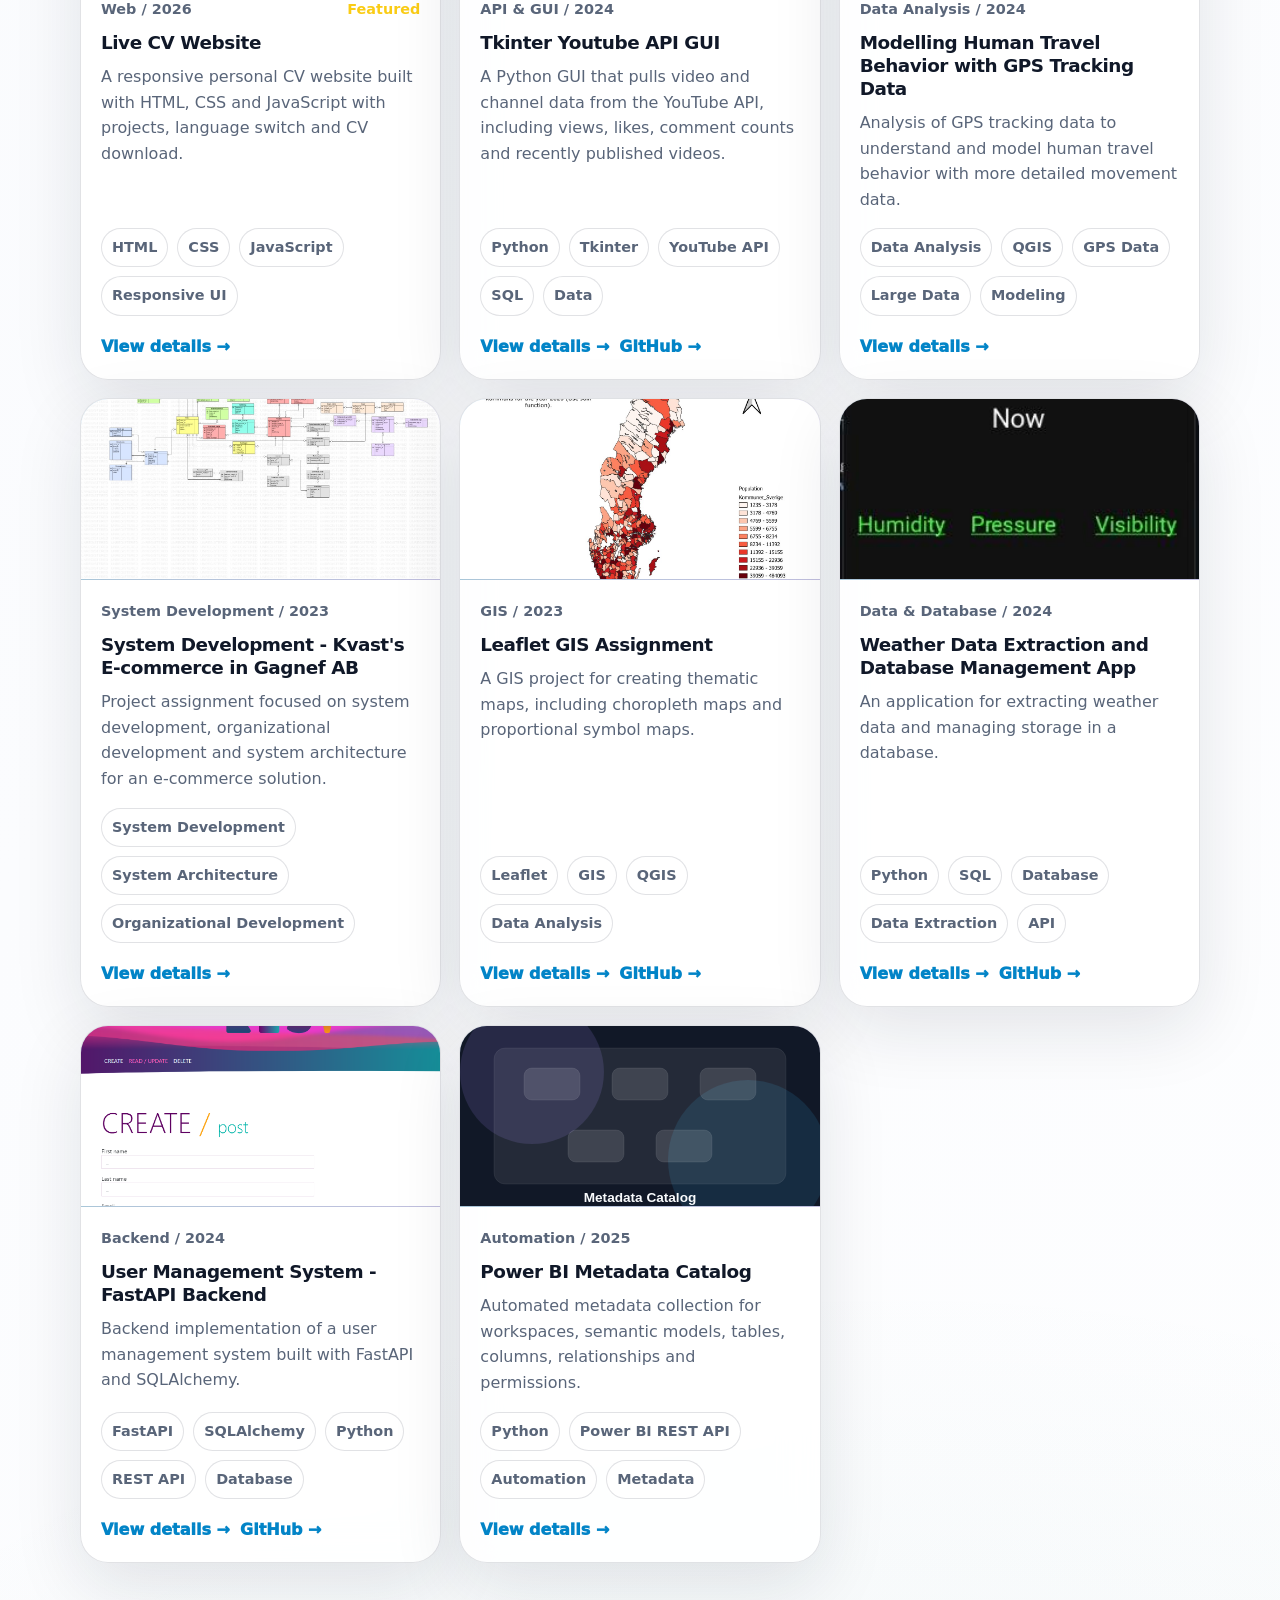
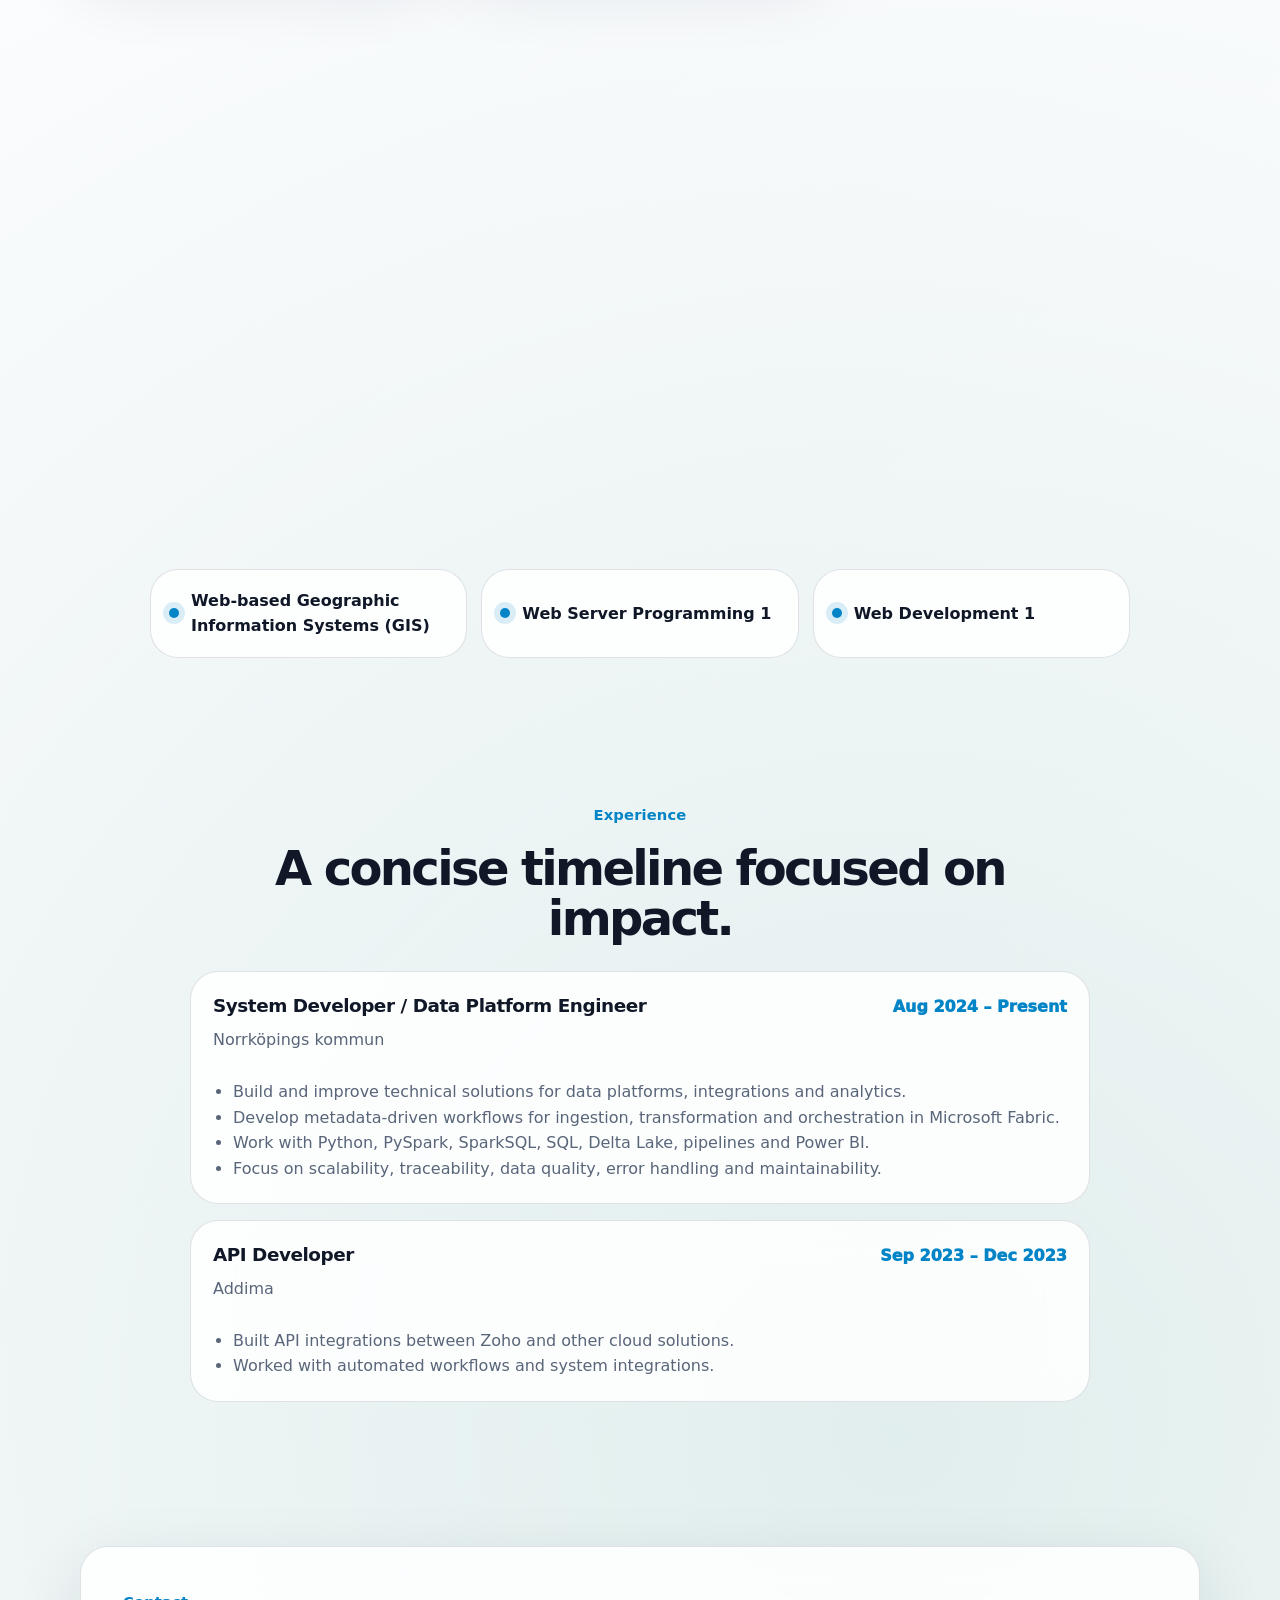
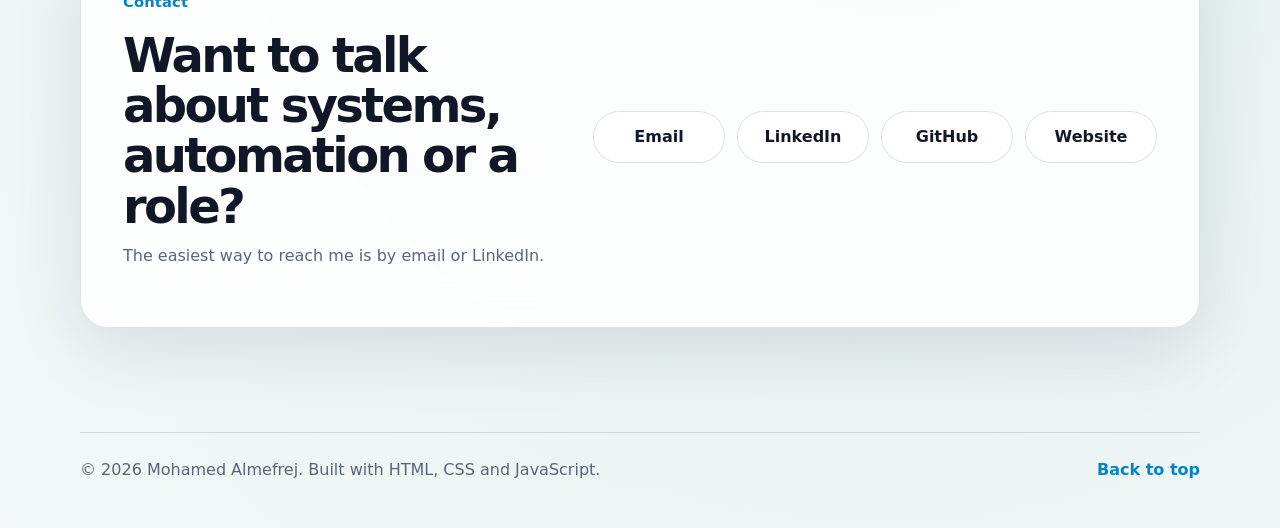
==== commit 6cf5722a: "```txt Add static project detail pages and localized CV downloads - Add project.html and project.js " ====
--- a/index.html
+++ b/index.html
@@ -36,6 +36,7 @@
         <a href="#about" data-i18n="navAbout">About</a>
         <a href="#skills" data-i18n="navSkills">Skills</a>
         <a href="#projects" data-i18n="navProjects">Projects</a>
+        <a href="#courses" data-i18n="navCourses">Courses</a>
         <a href="#experience" data-i18n="navExperience">Experience</a>
         <a href="#contact" data-i18n="navContact">Contact</a>
 
@@ -61,7 +62,7 @@
 
           <div class="hero-actions">
             <a class="button primary" href="#projects" data-i18n="viewProjects">View projects</a>
-            <a class="button" href="assets/cv/Mohamed_Almefrej_CV.pdf" download data-i18n="downloadCv">Download CV</a>
+            <a class="button" href="assets/cv/Mohamed_Almefrej_CV_English.pdf" download data-cv-download data-i18n="downloadCv">Download CV</a>
             <a class="button ghost" href="https://github.com/MohamedMrj" target="_blank" rel="noreferrer">GitHub</a>
           </div>
         </div>
@@ -128,6 +129,17 @@
       </div>
     </section>
 
+    <section class="section-pad compact" id="courses">
+      <div class="container">
+        <div class="section-heading center reveal">
+          <p class="section-kicker" data-i18n="coursesKicker">Courses</p>
+          <h2 data-i18n="coursesTitle">Relevant courses from my education.</h2>
+          <p data-i18n="coursesSubtitle">A quick overview of subjects supporting my profile in system development, data and web development.</p>
+        </div>
+        <div class="courses-grid" data-courses></div>
+      </div>
+    </section>
+
     <section class="section-pad compact" id="experience">
       <div class="container">
         <div class="section-heading center reveal">
@@ -156,10 +168,5 @@
       <a href="#top" data-i18n="backToTop">Back to top</a>
     </div>
   </footer>
-
-  <dialog class="project-dialog" data-project-dialog aria-labelledby="dialog-title">
-    <button class="dialog-close" type="button" data-dialog-close aria-label="Close dialog">×</button>
-    <div data-dialog-content></div>
-  </dialog>
 </body>
 </html>
--- a/style.css
+++ b/style.css
@@ -274,6 +274,7 @@
 .hero-card,
 .skill-group,
 .project-card,
+.course-item,
 .timeline-item {
   border: 1px solid var(--line);
   background: var(--surface);
@@ -529,6 +530,34 @@
   font-weight: 850;
 }
 
+.courses-grid {
+  display: grid;
+  grid-template-columns: repeat(3, 1fr);
+  gap: 14px;
+  max-width: 980px;
+  margin: 0 auto;
+}
+
+.course-item {
+  display: flex;
+  align-items: center;
+  gap: 12px;
+  min-height: 74px;
+  padding: 18px;
+  color: var(--text);
+  font-weight: 850;
+  box-shadow: none;
+}
+
+.course-mark {
+  width: 10px;
+  height: 10px;
+  flex: 0 0 auto;
+  border-radius: 999px;
+  background: var(--accent);
+  box-shadow: 0 0 0 6px color-mix(in srgb, var(--accent) 14%, transparent);
+}
+
 .category-button {
   cursor: pointer;
   white-space: nowrap;
@@ -609,6 +638,8 @@
   width: 100%;
   height: 180px;
   object-fit: cover;
+  position: relative;
+  z-index: 1;
 }
 
 .project-placeholder {
@@ -808,6 +839,178 @@
   gap: 10px;
 }
 
+.back-link {
+  display: inline-flex;
+  width: fit-content;
+  margin-bottom: 24px;
+  color: var(--accent);
+  font-weight: 950;
+}
+
+.back-link:hover {
+  text-decoration: underline;
+}
+
+.project-detail-hero {
+  display: grid;
+  grid-template-columns: minmax(0, 0.95fr) minmax(320px, 1.05fr);
+  gap: 28px;
+  align-items: stretch;
+  margin-bottom: 28px;
+}
+
+.project-detail-copy,
+.project-detail-media,
+.project-detail-meta,
+.project-detail-section,
+.gallery-item,
+.not-found-card {
+  border: 1px solid var(--line);
+  background: var(--surface);
+  border-radius: var(--radius-lg);
+  box-shadow: var(--shadow);
+  backdrop-filter: blur(18px);
+}
+
+.project-detail-copy {
+  padding: clamp(28px, 5vw, 52px);
+}
+
+.project-detail-copy h1 {
+  font-size: clamp(2.25rem, 6vw, 4.8rem);
+}
+
+.project-detail-actions {
+  display: flex;
+  flex-wrap: wrap;
+  gap: 12px;
+  margin-top: 24px;
+}
+
+.project-detail-media,
+.gallery-item {
+  position: relative;
+  min-height: 360px;
+  overflow: hidden;
+  background: linear-gradient(135deg, color-mix(in srgb, var(--accent) 24%, transparent), color-mix(in srgb, var(--accent-2) 22%, transparent));
+}
+
+.project-detail-media img,
+.gallery-item img {
+  width: 100%;
+  height: 100%;
+  min-height: inherit;
+  object-fit: cover;
+  position: relative;
+  z-index: 1;
+}
+
+.project-detail-fallback {
+  display: grid;
+  place-items: center;
+}
+
+.project-detail-grid {
+  display: grid;
+  grid-template-columns: minmax(260px, 0.38fr) minmax(0, 1fr);
+  gap: 24px;
+  align-items: start;
+}
+
+.project-detail-meta {
+  position: sticky;
+  top: calc(var(--header-height) + 18px);
+  padding: 24px;
+  box-shadow: none;
+}
+
+.project-detail-meta h2,
+.project-gallery h2,
+.project-detail-section h2 {
+  font-size: 1.35rem;
+  letter-spacing: -0.025em;
+}
+
+.project-detail-meta dl {
+  display: grid;
+  gap: 14px;
+  margin: 0 0 20px;
+}
+
+.project-detail-meta dl div {
+  display: grid;
+  gap: 3px;
+  padding-bottom: 14px;
+  border-bottom: 1px solid var(--line);
+}
+
+.project-detail-meta dt {
+  color: var(--muted);
+  font-size: 0.88rem;
+  font-weight: 850;
+}
+
+.project-detail-meta dd {
+  margin: 0;
+  font-weight: 900;
+  overflow-wrap: anywhere;
+}
+
+.project-detail-content {
+  display: grid;
+  gap: 18px;
+}
+
+.detail-lead,
+.project-detail-section {
+  color: var(--muted);
+}
+
+.detail-lead {
+  margin: 0;
+  font-size: 1.08rem;
+}
+
+.project-detail-section {
+  padding: 24px;
+  box-shadow: none;
+}
+
+.project-detail-section p:last-child,
+.detail-list {
+  margin-bottom: 0;
+}
+
+.detail-list {
+  padding-left: 20px;
+}
+
+.detail-list li + li {
+  margin-top: 8px;
+}
+
+.project-gallery {
+  margin-top: 34px;
+}
+
+.gallery-grid {
+  display: grid;
+  grid-template-columns: repeat(3, 1fr);
+  gap: 16px;
+}
+
+.gallery-item {
+  min-height: 220px;
+  box-shadow: none;
+}
+
+.not-found-card {
+  max-width: 720px;
+  margin: 0 auto;
+  padding: clamp(28px, 5vw, 52px);
+  text-align: center;
+}
+
 .reveal {
   opacity: 0;
   transform: translateY(16px);
@@ -837,12 +1040,20 @@
 @media (max-width: 980px) {
   .hero-grid,
   .two-column,
-  .contact-card {
+  .contact-card,
+  .project-detail-hero,
+  .project-detail-grid {
     grid-template-columns: 1fr;
   }
 
+  .project-detail-meta {
+    position: static;
+  }
+
   .skills-grid,
-  .projects-grid {
+  .courses-grid,
+  .projects-grid,
+  .gallery-grid {
     grid-template-columns: repeat(2, 1fr);
   }
 
@@ -908,13 +1119,29 @@
   .hero-card,
   .card,
   .skill-group,
+  .course-item,
+  .project-detail-copy,
+  .project-detail-media,
+  .project-detail-meta,
+  .project-detail-section,
+  .gallery-item,
   .timeline-item {
     border-radius: 22px;
   }
 
   .skills-grid,
-  .projects-grid {
+  .courses-grid,
+  .projects-grid,
+  .gallery-grid {
     grid-template-columns: 1fr;
+  }
+
+  .project-detail-media {
+    min-height: 260px;
+  }
+
+  .gallery-item {
+    min-height: 190px;
   }
 
   .timeline-top {
@@ -941,7 +1168,8 @@
   }
 
   .hero-actions .button,
-  .contact-actions .button {
+  .contact-actions .button,
+  .project-detail-actions .button {
     width: 100%;
   }
 
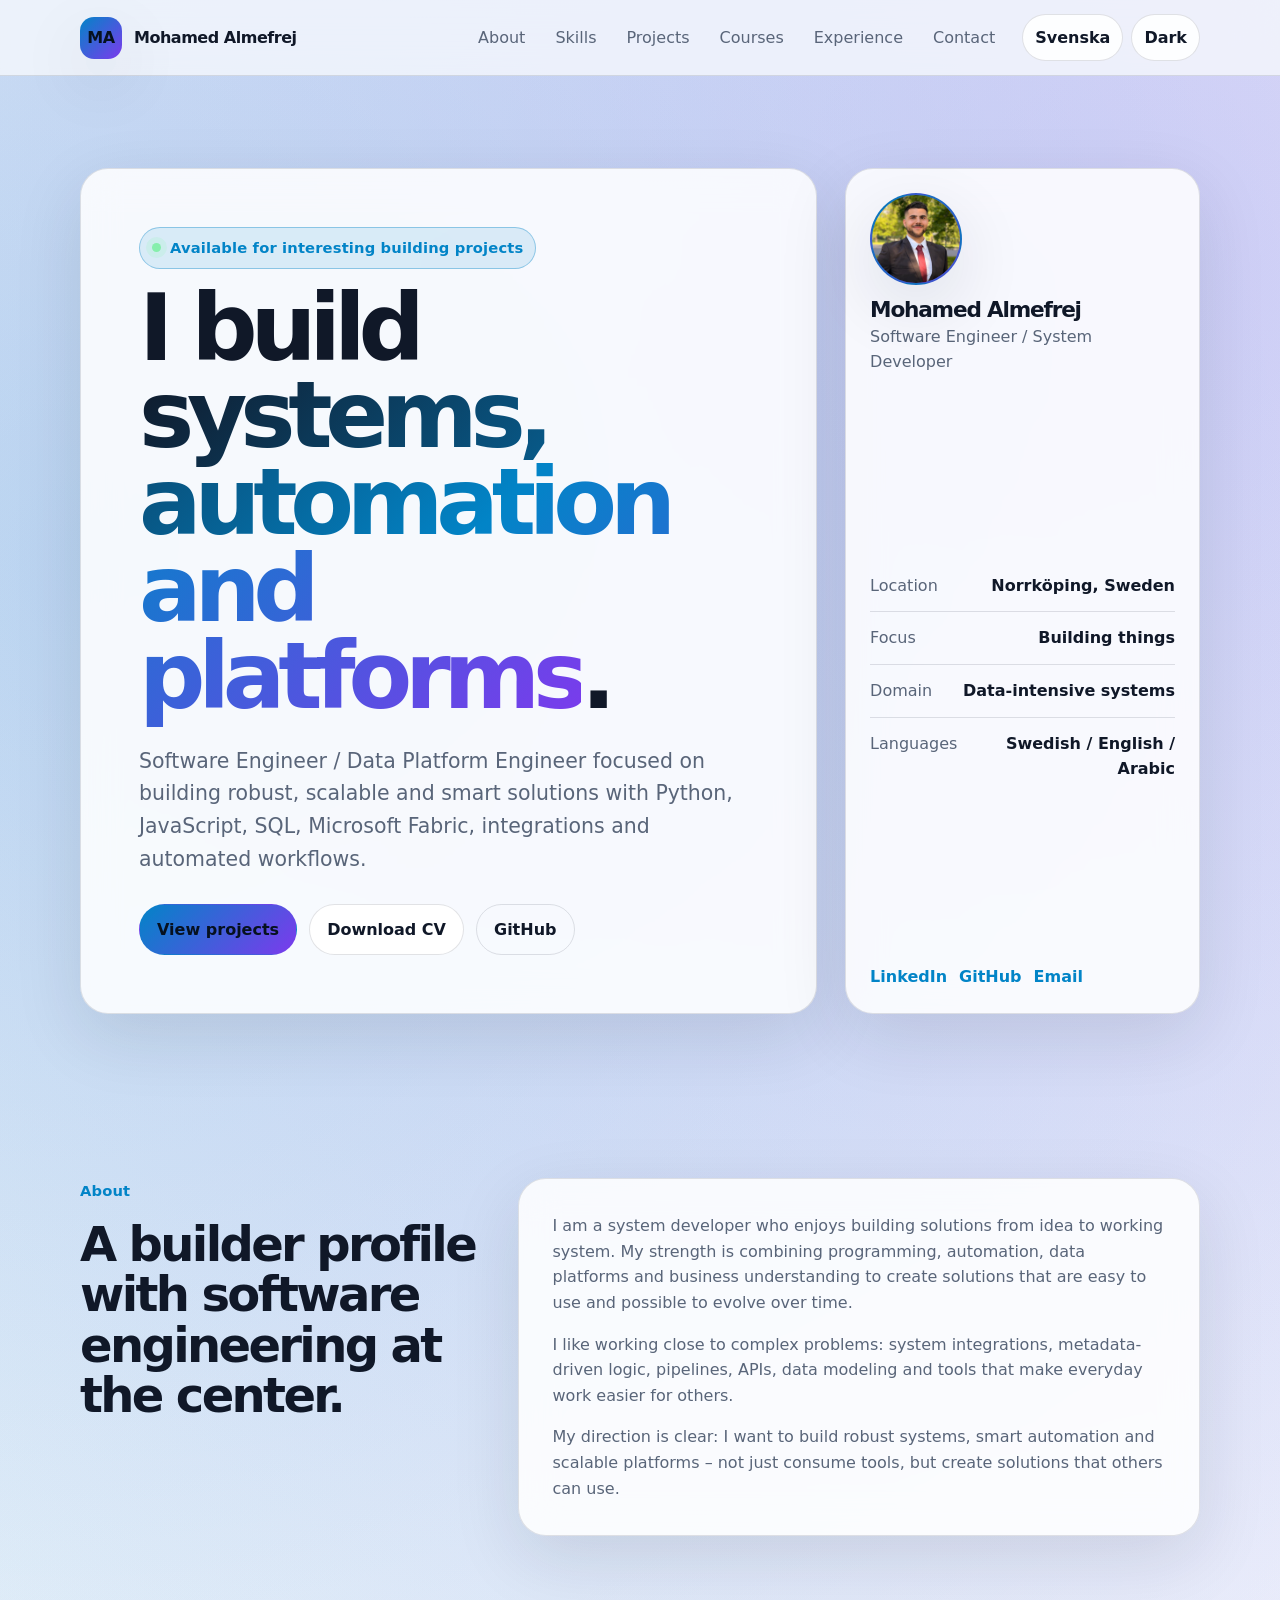
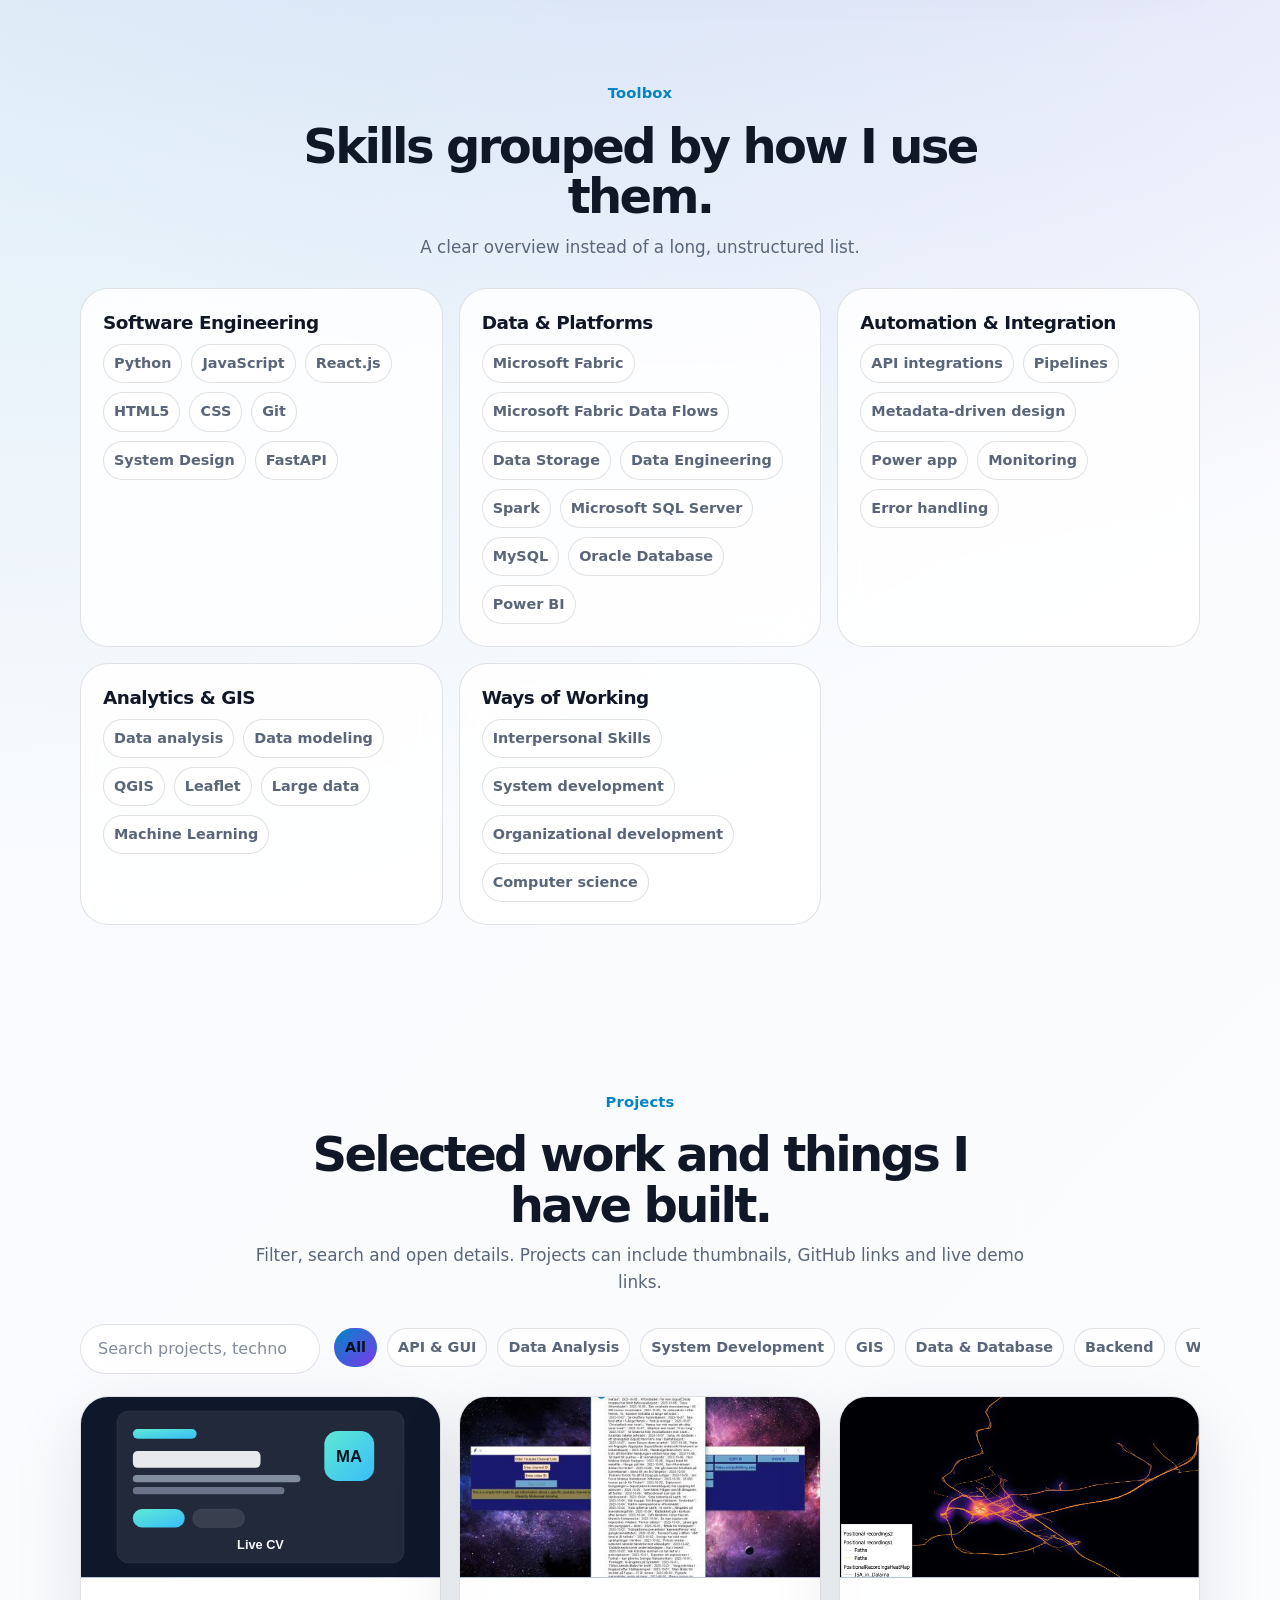
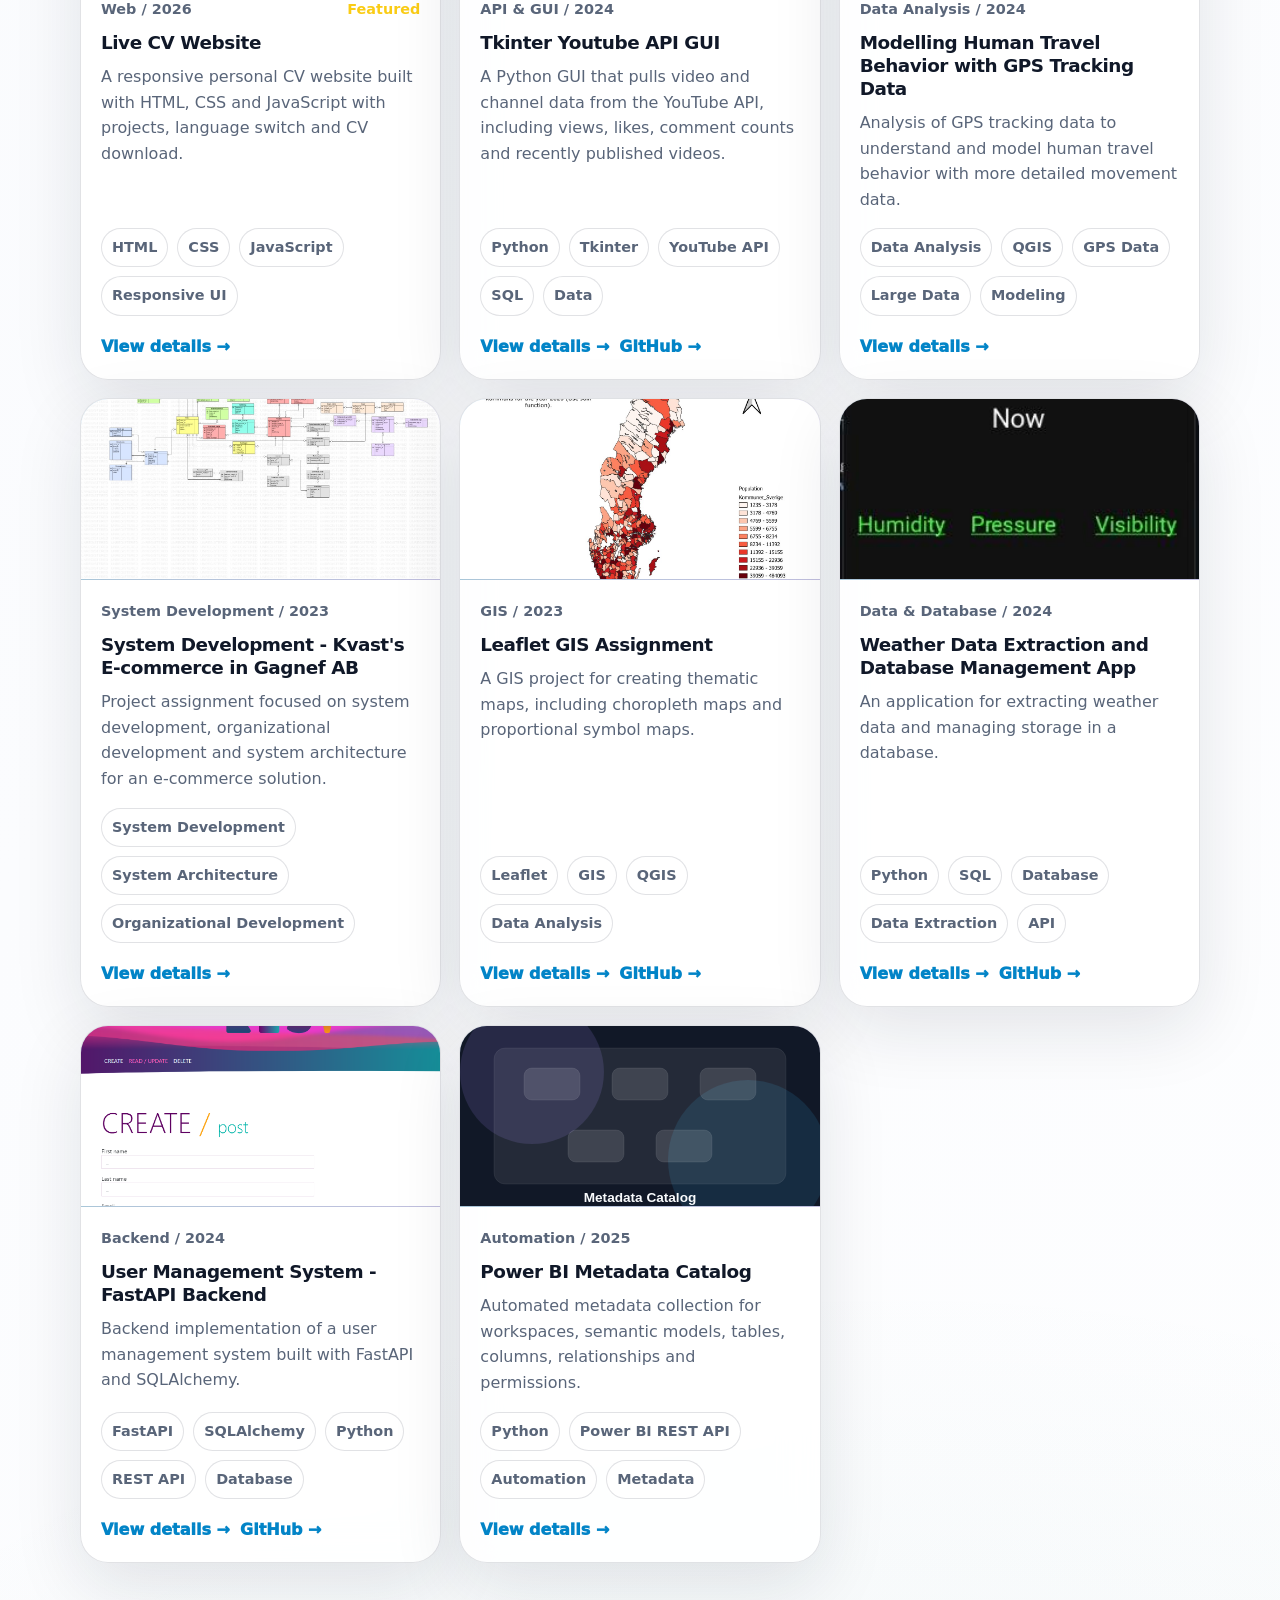
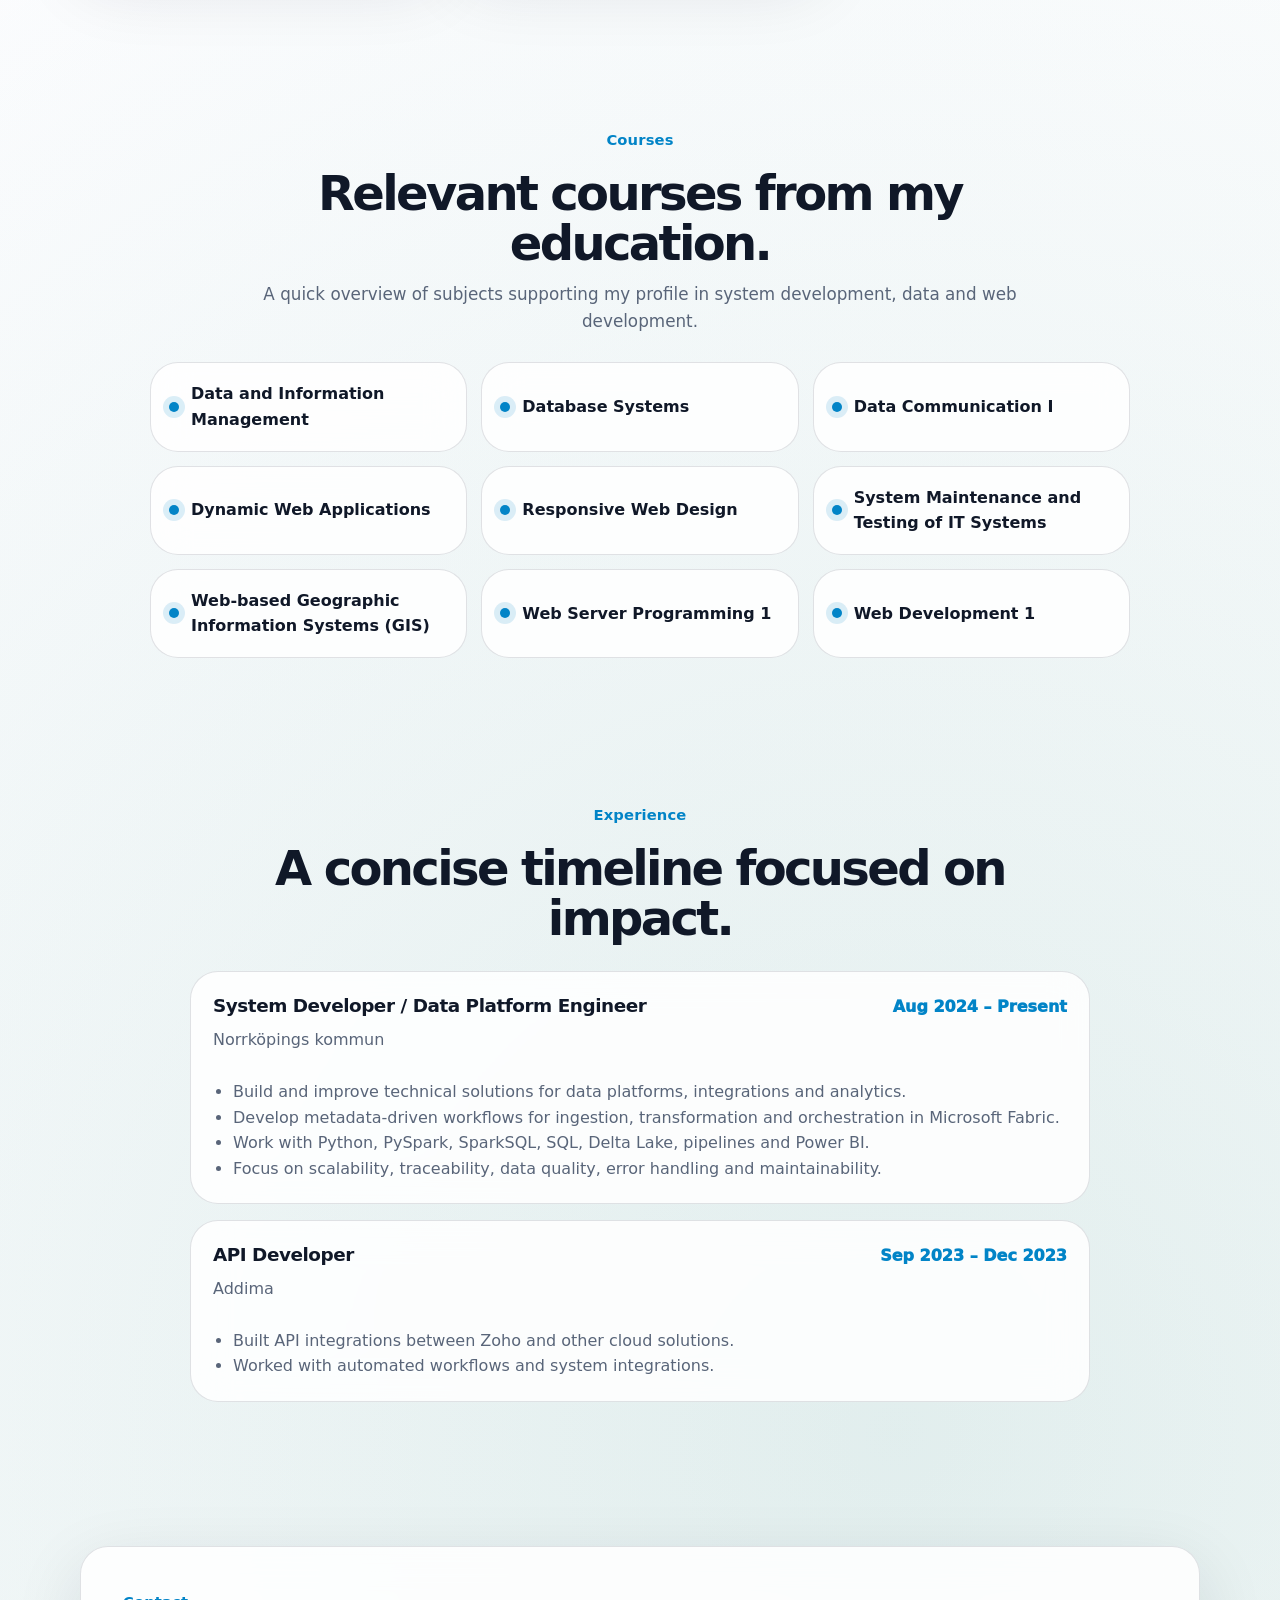
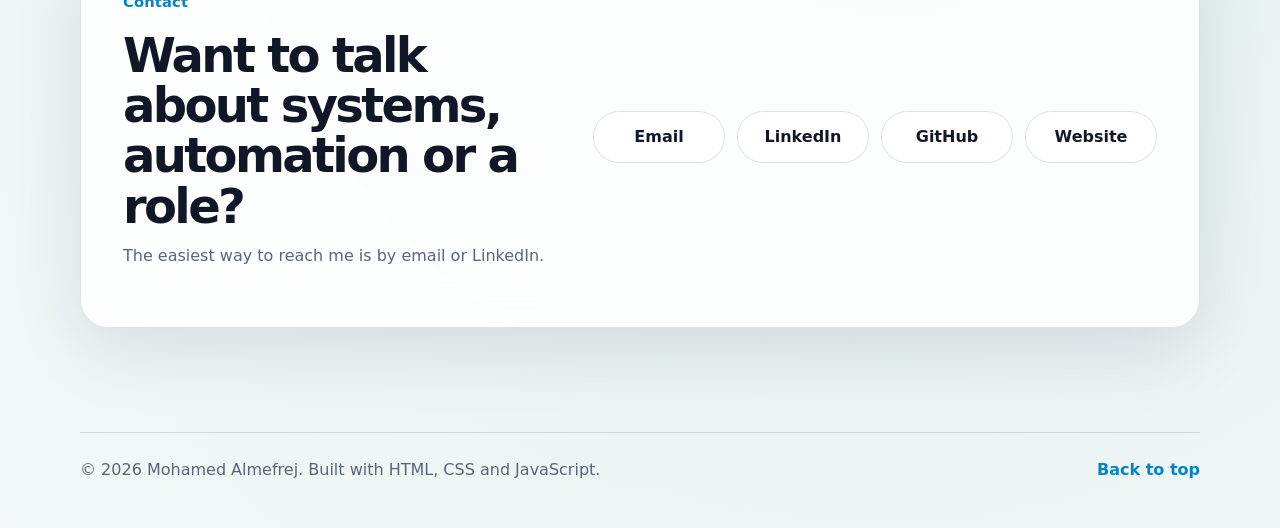
==== commit 51604c4b: "Add profile photo avatar - Replace initials-only hero avatar with profile image support - Use assets" ====
--- a/index.html
+++ b/index.html
@@ -69,7 +69,10 @@
 
         <aside class="hero-card reveal" aria-label="Profile summary">
           <div class="avatar-wrap">
-            <div class="avatar" aria-hidden="true">MA</div>
+            <div class="avatar">
+              <img src="assets/images/profile.jpg" alt="Mohamed Almefrej" onerror="this.remove()" />
+              <span aria-hidden="true">MA</span>
+            </div>
             <div>
               <h2 data-i18n="profileName">Mohamed Almefrej</h2>
               <p data-i18n="profileRole">Software Engineer / System Developer</p>
--- a/style.css
+++ b/style.css
@@ -420,11 +420,29 @@
   height: 92px;
   display: grid;
   place-items: center;
-  border-radius: 28px;
+  border-radius: 999px;
   background: linear-gradient(135deg, var(--accent), var(--accent-2));
   color: #06111f;
   font-size: 2rem;
   font-weight: 950;
+  overflow: hidden;
+  position: relative;
+  border: 2px solid color-mix(in srgb, var(--accent) 34%, var(--line));
+  box-shadow: var(--shadow);
+}
+
+.avatar img {
+  width: 100%;
+  height: 100%;
+  object-fit: cover;
+  position: absolute;
+  inset: 0;
+  z-index: 1;
+}
+
+.avatar span {
+  position: relative;
+  z-index: 0;
 }
 
 .avatar-wrap h2 {
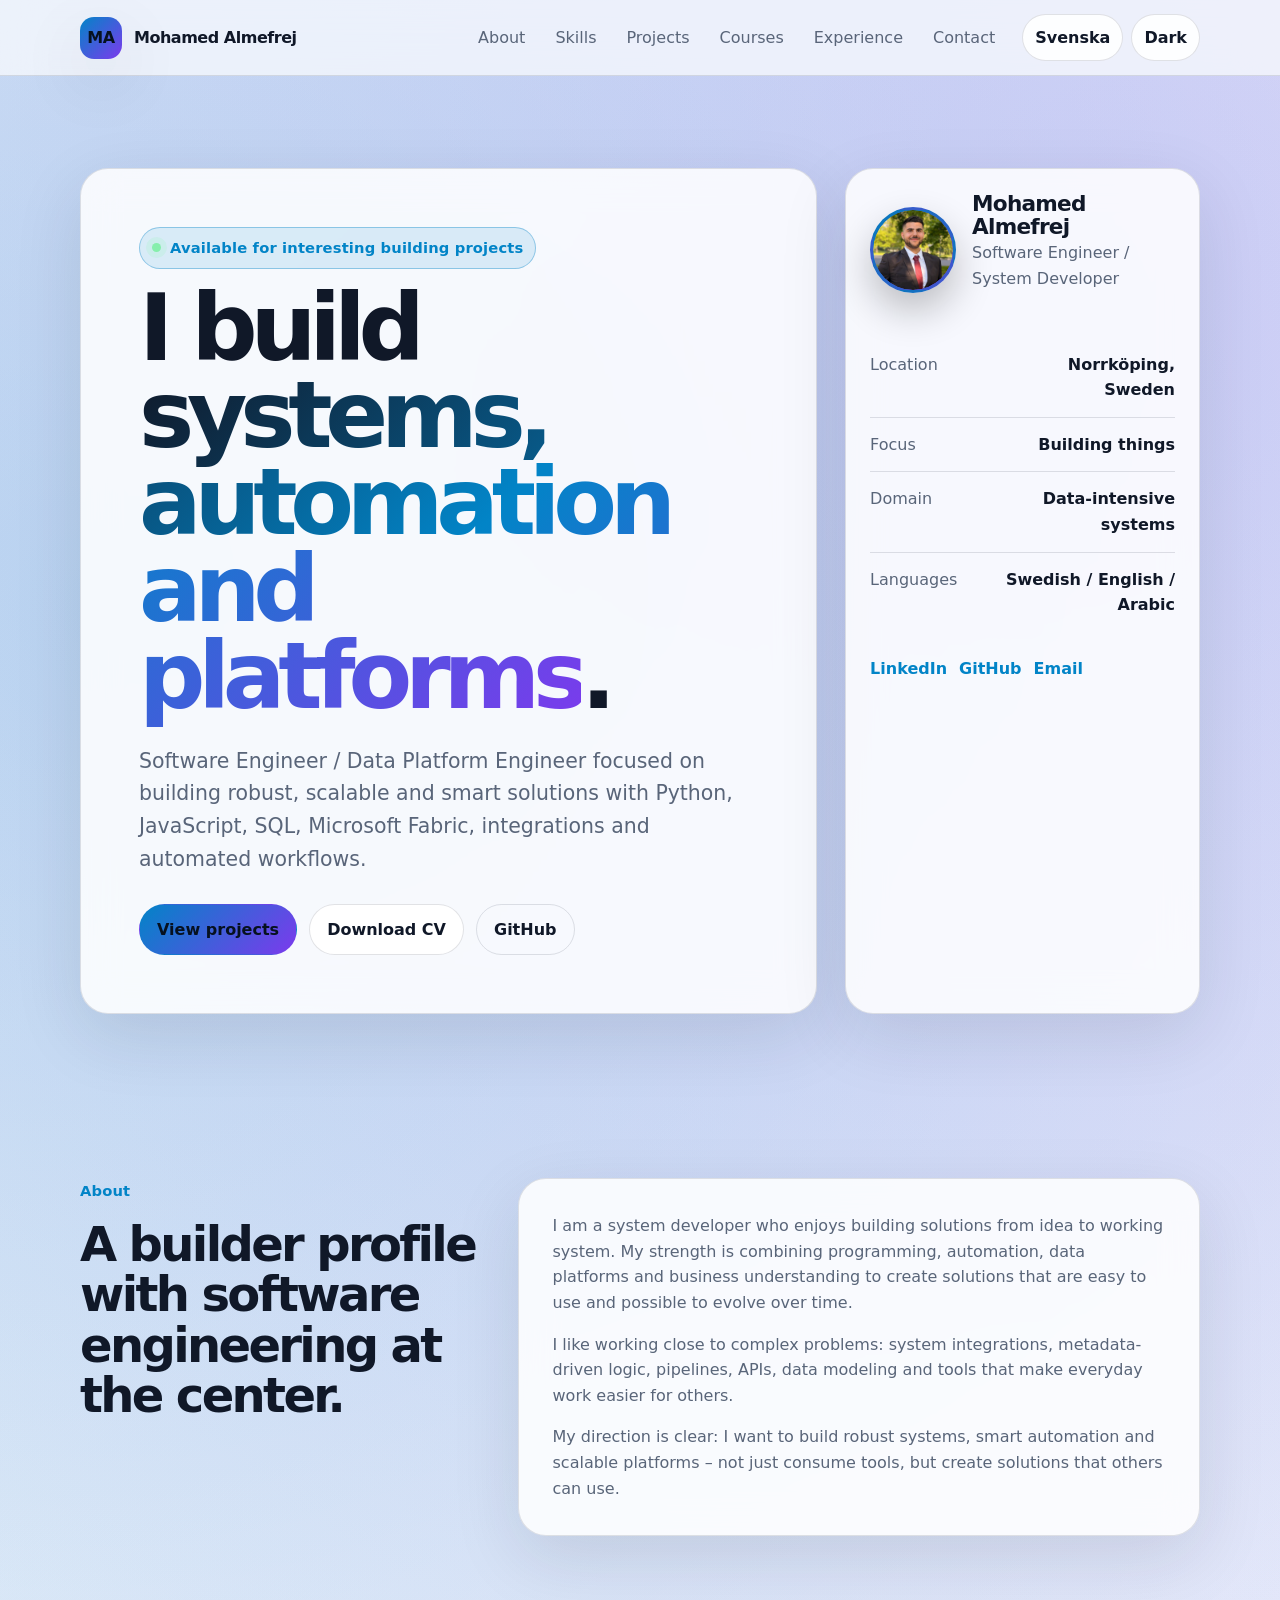
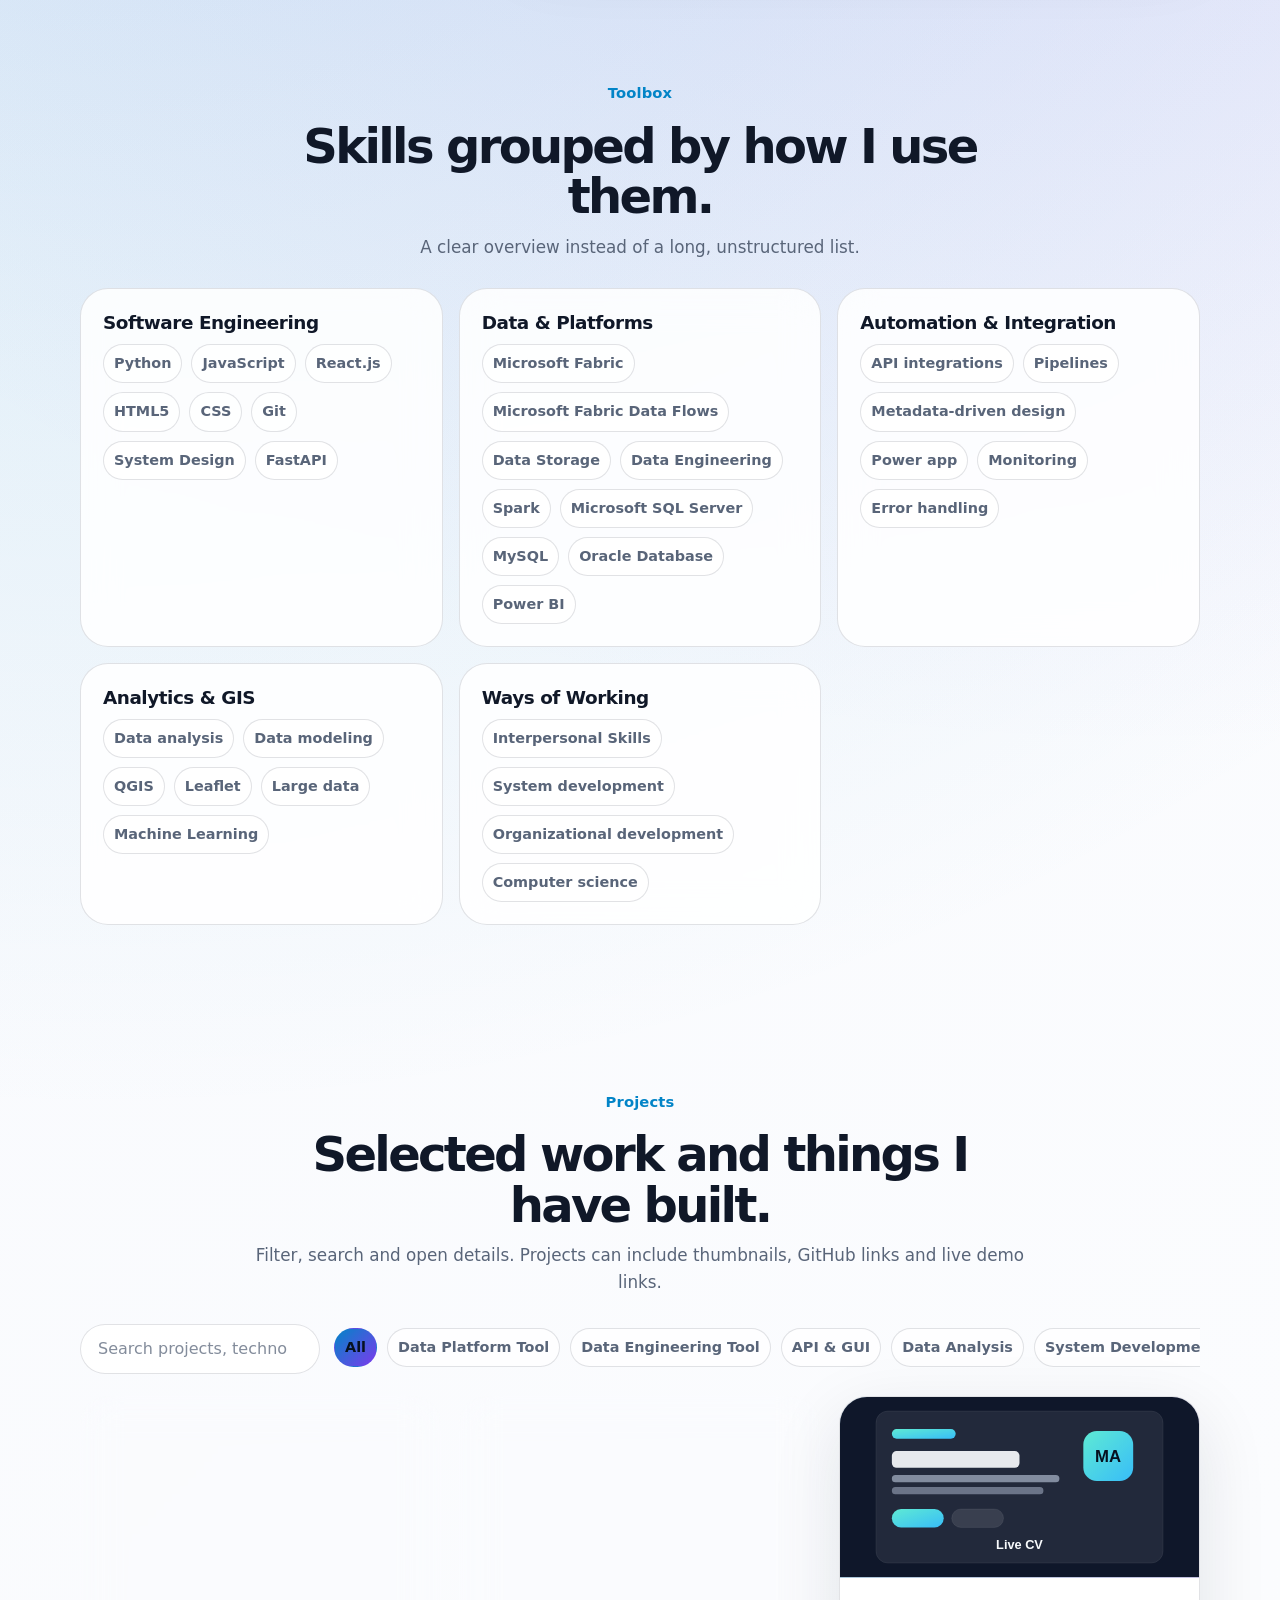
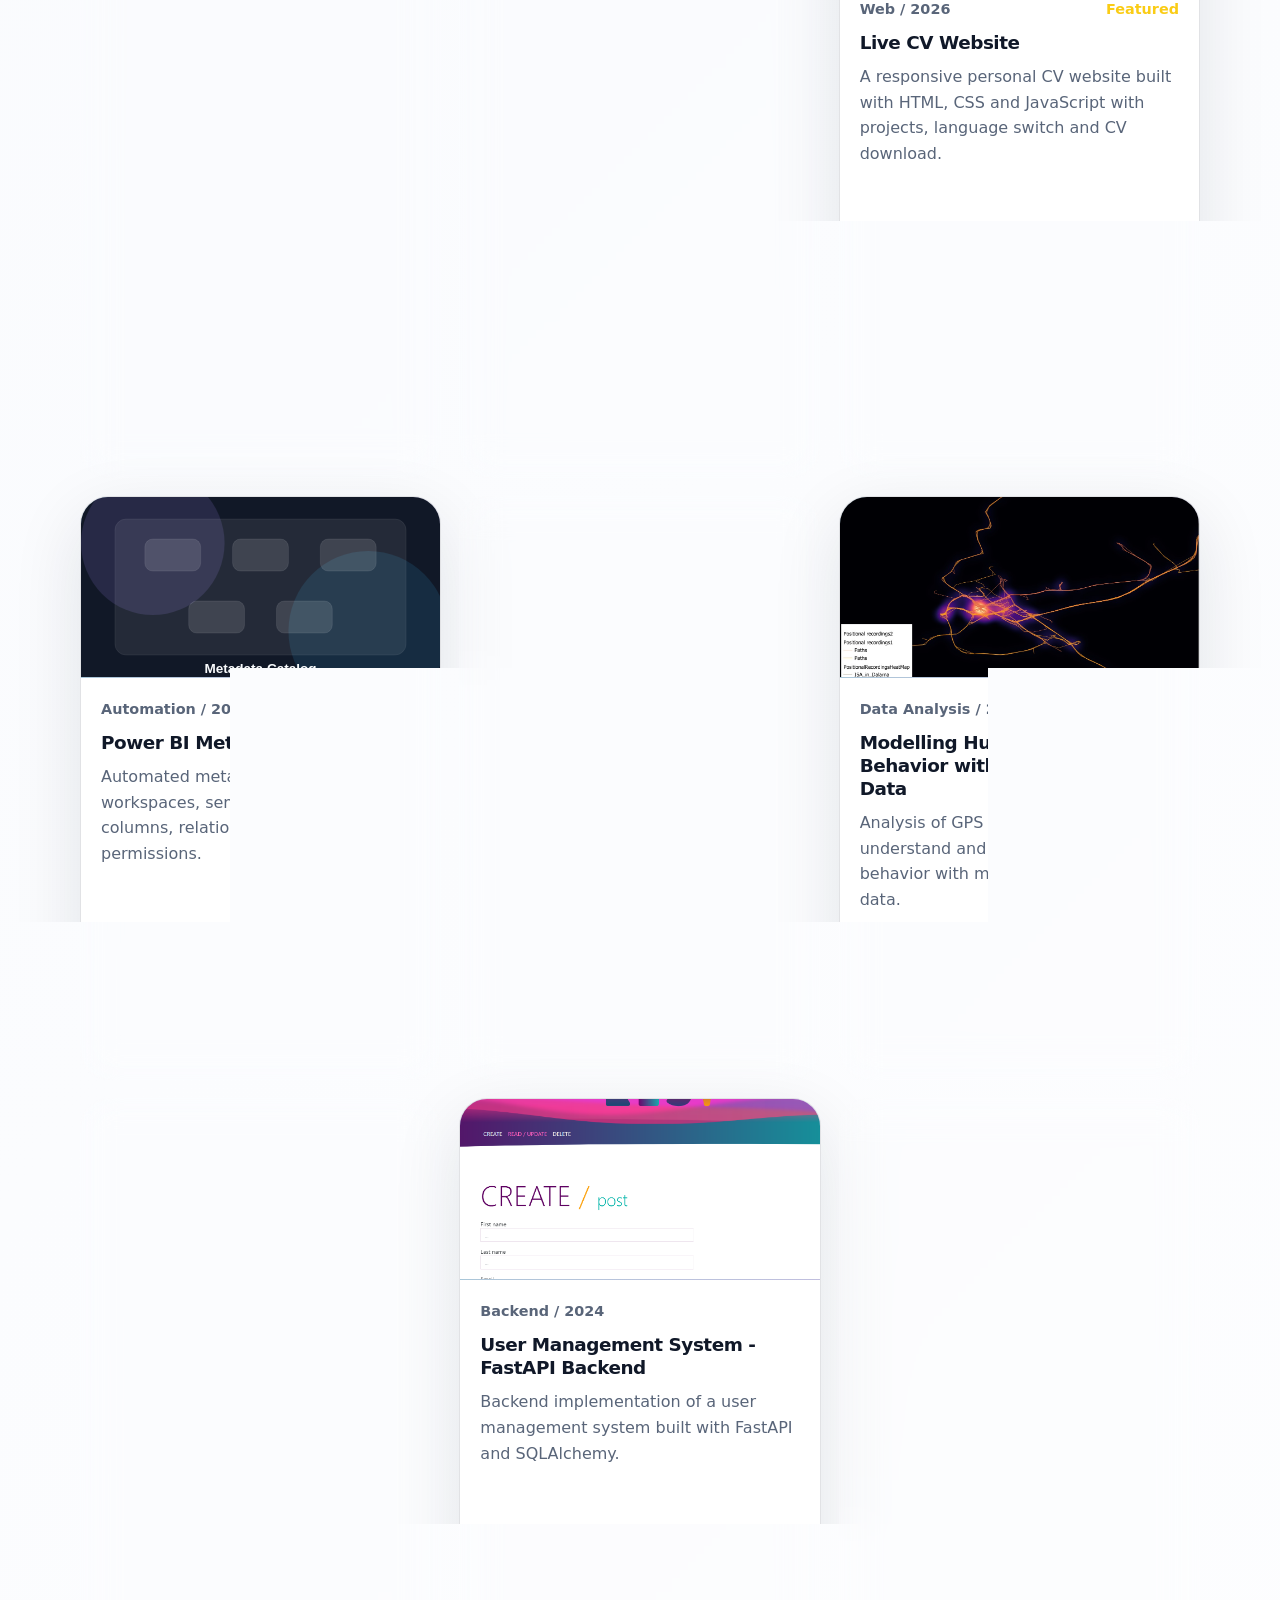
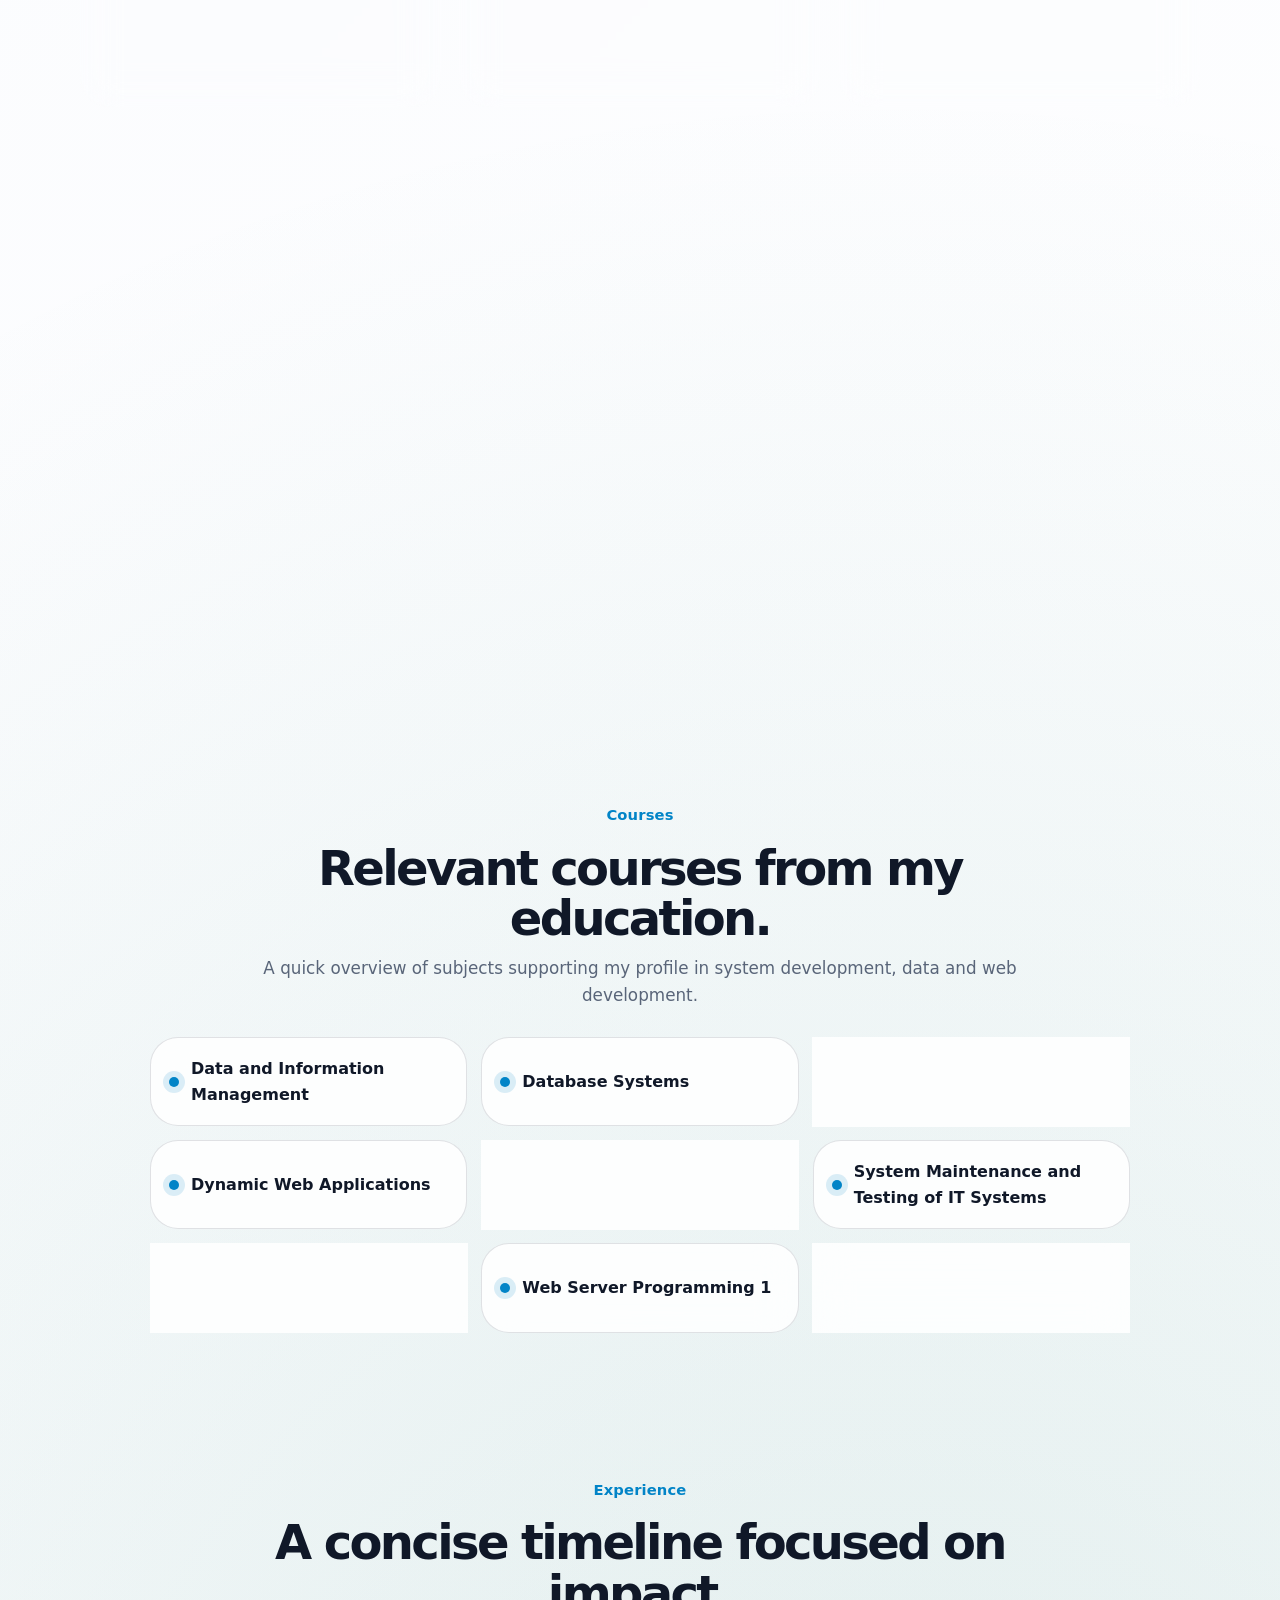
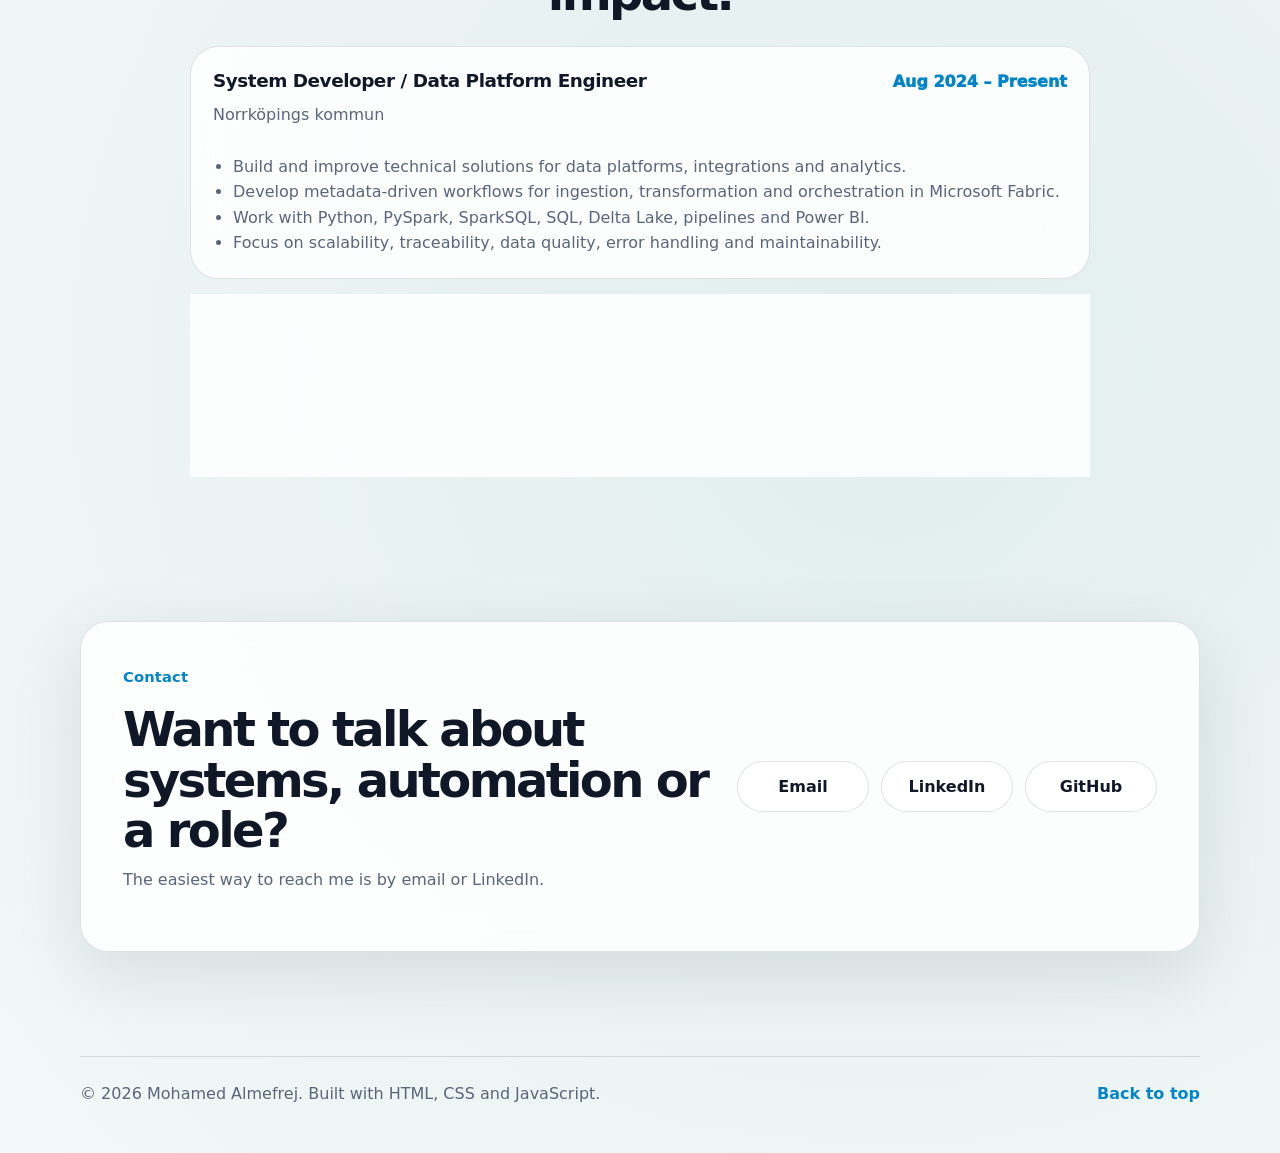
==== commit 63a33602: "Replaced the favicon with logo2.png on both the homepage and project pages. Verified the image path " ====
--- a/index.html
+++ b/index.html
@@ -13,7 +13,7 @@
   <meta property="og:image" content="assets/images/og-image.svg" />
 
   <title>Mohamed Almefrej | Live CV</title>
-  <link rel="icon" href="assets/images/favicon.svg" type="image/svg+xml" />
+  <link rel="icon" href="assets/images/logo2.png" type="image/png" />
   <link rel="stylesheet" href="style.css" />
   <script src="data.js" defer></script>
   <script src="script.js" defer></script>
--- a/style.css
+++ b/style.css
@@ -406,29 +406,32 @@
   padding: 24px;
   display: flex;
   flex-direction: column;
-  justify-content: space-between;
-  gap: 22px;
+  justify-content: flex-start;
+  gap: 24px;
 }
 
 .avatar-wrap {
-  display: grid;
-  gap: 14px;
+  display: flex;
+  align-items: center;
+  gap: 16px;
+  min-width: 0;
 }
 
 .avatar {
-  width: 92px;
-  height: 92px;
+  width: 86px;
+  height: 86px;
+  flex: 0 0 86px;
   display: grid;
   place-items: center;
   border-radius: 999px;
   background: linear-gradient(135deg, var(--accent), var(--accent-2));
   color: #06111f;
-  font-size: 2rem;
+  font-size: 1.8rem;
   font-weight: 950;
   overflow: hidden;
   position: relative;
-  border: 2px solid color-mix(in srgb, var(--accent) 34%, var(--line));
-  box-shadow: var(--shadow);
+  border: 3px solid color-mix(in srgb, var(--accent) 36%, var(--line));
+  box-shadow: 0 18px 38px rgba(0, 0, 0, 0.24);
 }
 
 .avatar img {
@@ -438,6 +441,7 @@
   position: absolute;
   inset: 0;
   z-index: 1;
+  border-radius: inherit;
 }
 
 .avatar span {
@@ -448,6 +452,12 @@
 .avatar-wrap h2 {
   font-size: 1.35rem;
   margin-bottom: 2px;
+  letter-spacing: -0.035em;
+  overflow-wrap: anywhere;
+}
+
+.avatar-wrap > div:last-child {
+  min-width: 0;
 }
 
 .avatar-wrap p,
@@ -457,13 +467,15 @@
 
 .quick-facts {
   display: grid;
+  margin-top: 6px;
 }
 
 .fact {
-  display: flex;
-  justify-content: space-between;
+  display: grid;
+  grid-template-columns: minmax(90px, 0.7fr) minmax(0, 1fr);
+  align-items: start;
   gap: 16px;
-  padding: 13px 0;
+  padding: 14px 0;
   border-bottom: 1px solid var(--line);
 }
 
@@ -478,6 +490,7 @@
 .fact span:last-child {
   text-align: right;
   font-weight: 850;
+  overflow-wrap: anywhere;
 }
 
 .mini-links a {
@@ -874,6 +887,7 @@
   grid-template-columns: minmax(0, 0.95fr) minmax(320px, 1.05fr);
   gap: 28px;
   align-items: stretch;
+  min-width: 0;
   margin-bottom: 28px;
 }
 
@@ -890,12 +904,27 @@
   backdrop-filter: blur(18px);
 }
 
+.project-detail-hero > *,
+.project-detail-grid > *,
+.gallery-grid > * {
+  min-width: 0;
+}
+
 .project-detail-copy {
-  padding: clamp(28px, 5vw, 52px);
+  min-width: 0;
+  width: 100%;
+  max-width: 100%;
+  overflow: hidden;
+  padding: clamp(28px, 4vw, 44px);
 }
 
 .project-detail-copy h1 {
-  font-size: clamp(2.25rem, 6vw, 4.8rem);
+  font-size: clamp(2.35rem, 4.3vw, 3.55rem);
+  line-height: 1.03;
+  letter-spacing: 0;
+  overflow-wrap: anywhere;
+  word-break: break-word;
+  hyphens: auto;
 }
 
 .project-detail-actions {
@@ -908,6 +937,7 @@
 .project-detail-media,
 .gallery-item {
   position: relative;
+  min-width: 0;
   min-height: 360px;
   overflow: hidden;
   background: linear-gradient(135deg, color-mix(in srgb, var(--accent) 24%, transparent), color-mix(in srgb, var(--accent-2) 22%, transparent));
@@ -1155,7 +1185,16 @@
   }
 
   .project-detail-media {
+    max-width: calc(100vw - 24px);
     min-height: 260px;
+  }
+
+  .project-detail-copy {
+    max-width: calc(100vw - 24px);
+  }
+
+  .project-detail-copy h1 {
+    font-size: 2.35rem;
   }
 
   .gallery-item {
@@ -1183,6 +1222,10 @@
 
   h1 {
     font-size: clamp(2.45rem, 16vw, 4rem);
+  }
+
+  .project-detail-copy h1 {
+    font-size: 2.05rem;
   }
 
   .hero-actions .button,
@@ -1191,6 +1234,19 @@
     width: 100%;
   }
 
+  .avatar-wrap {
+    align-items: flex-start;
+  }
+
+  .fact {
+    grid-template-columns: 1fr;
+    gap: 4px;
+  }
+
+  .fact span:last-child {
+    text-align: left;
+  }
+
   .nav-actions {
     grid-template-columns: 1fr;
   }
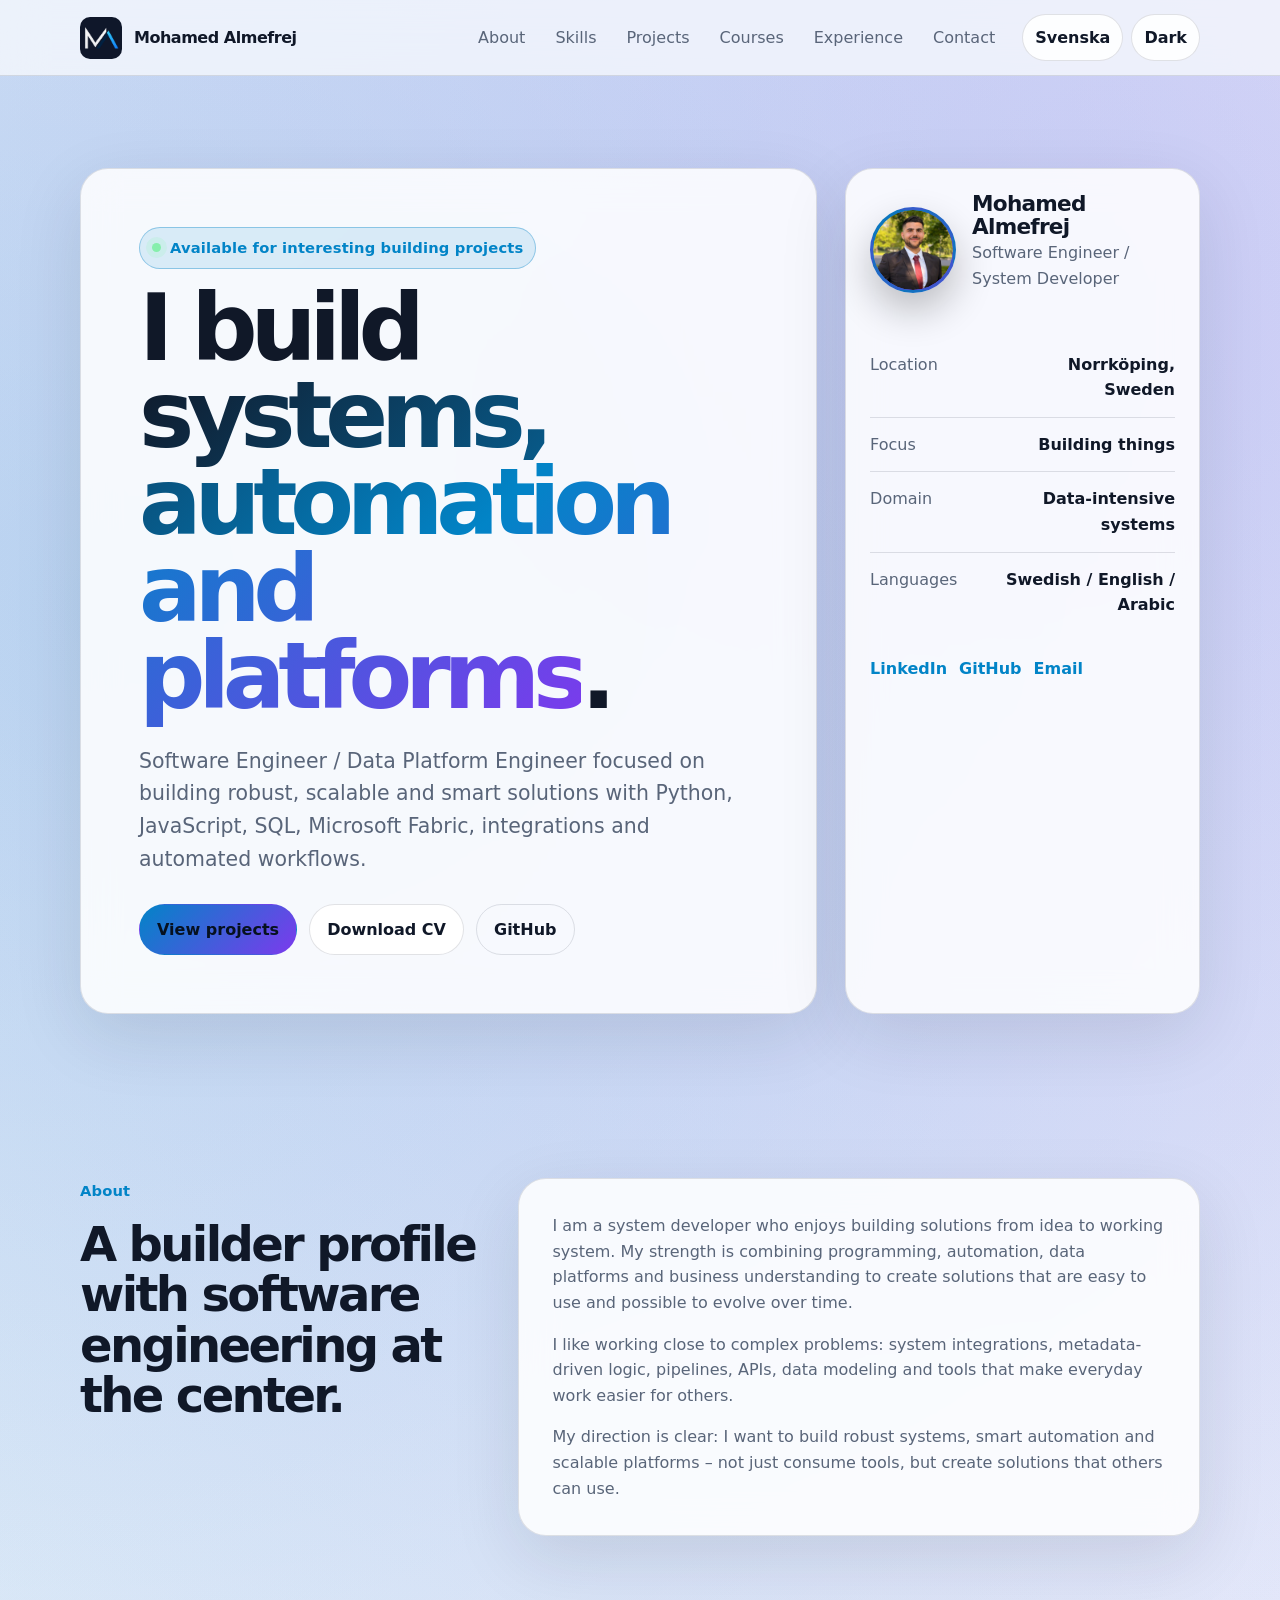
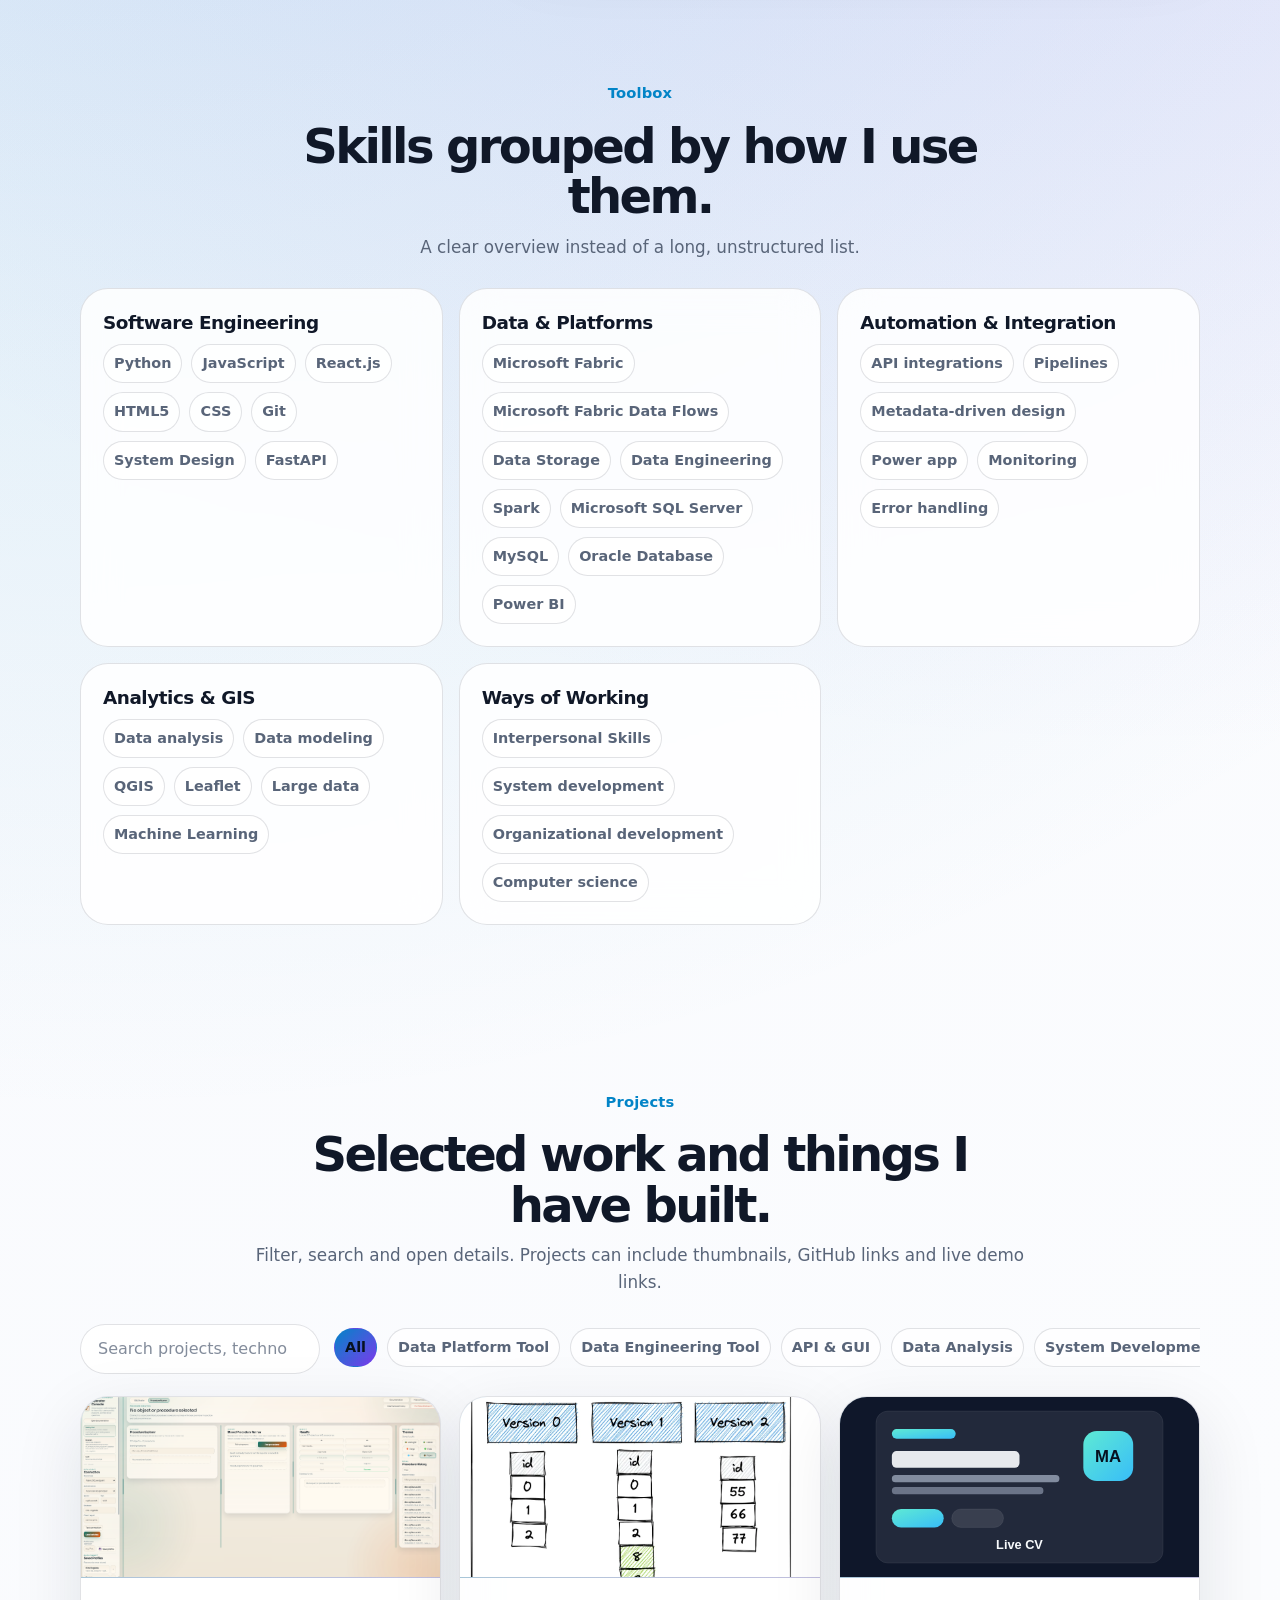
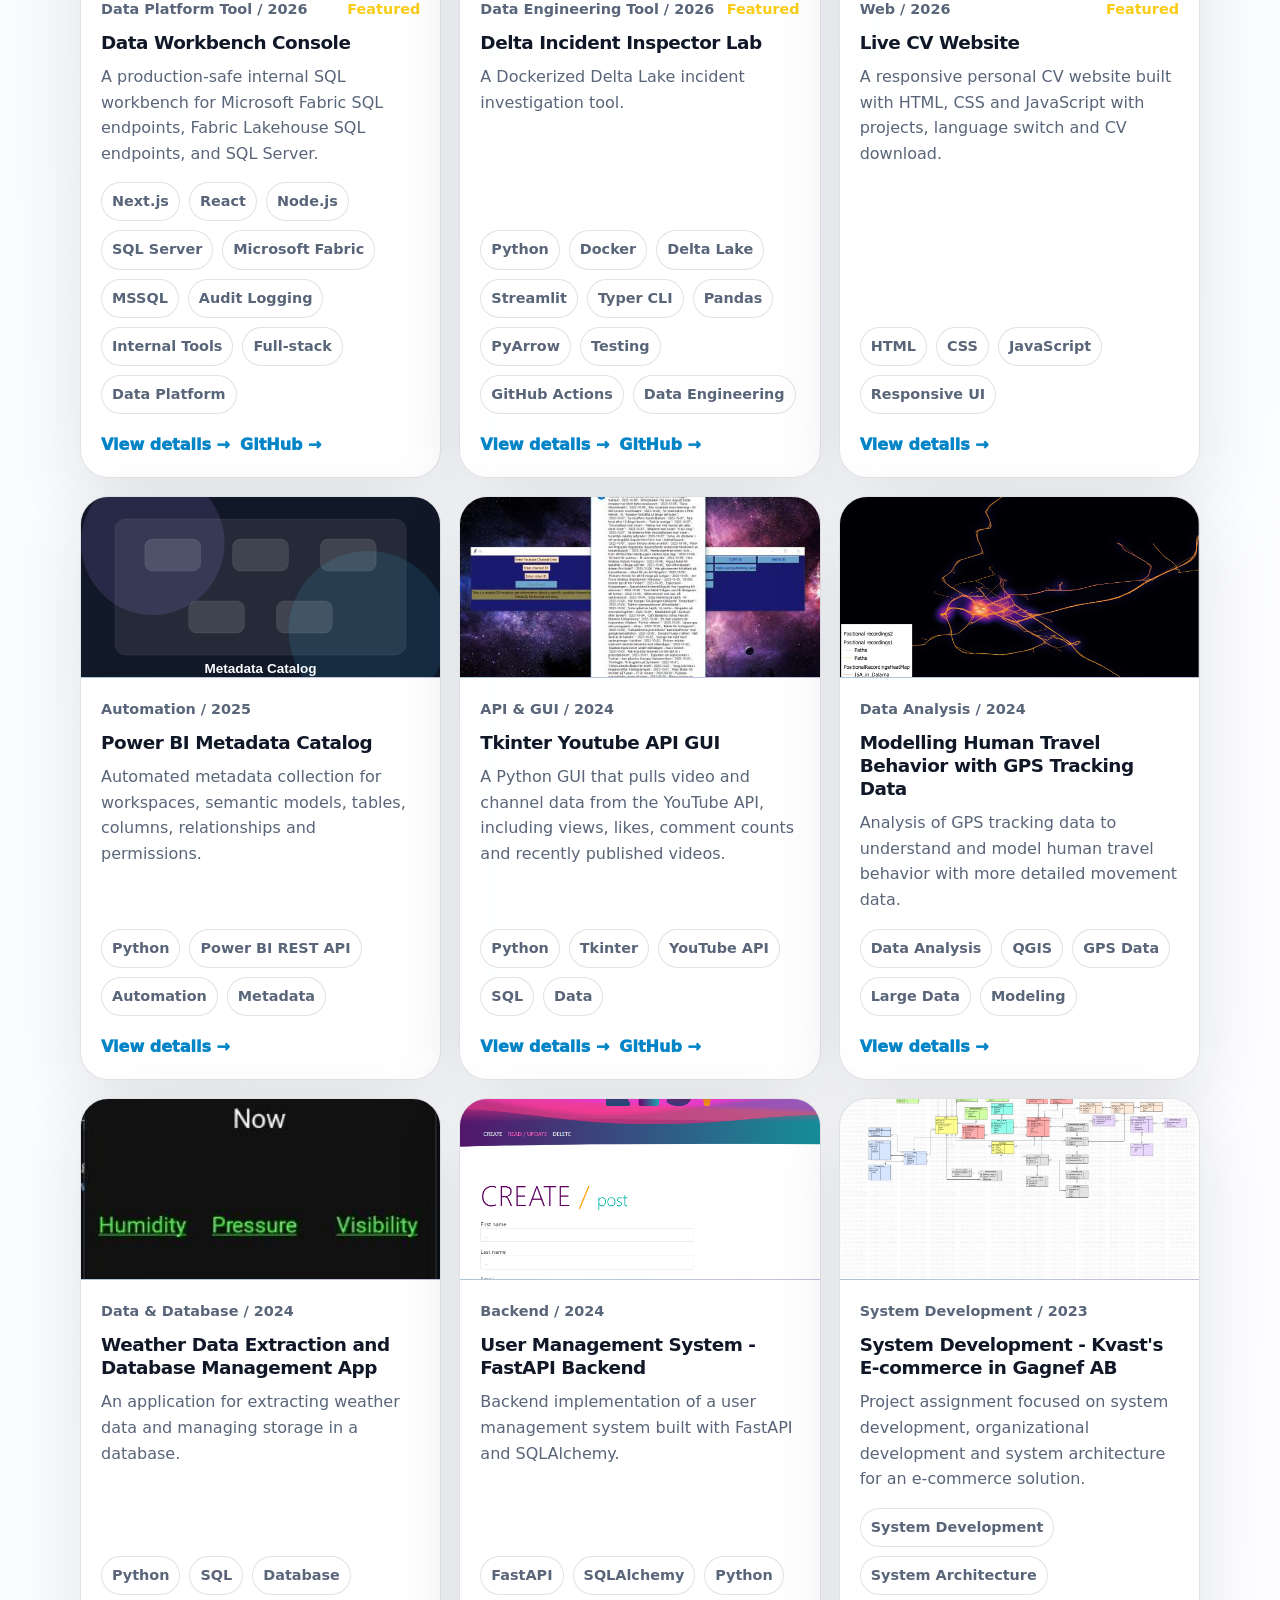
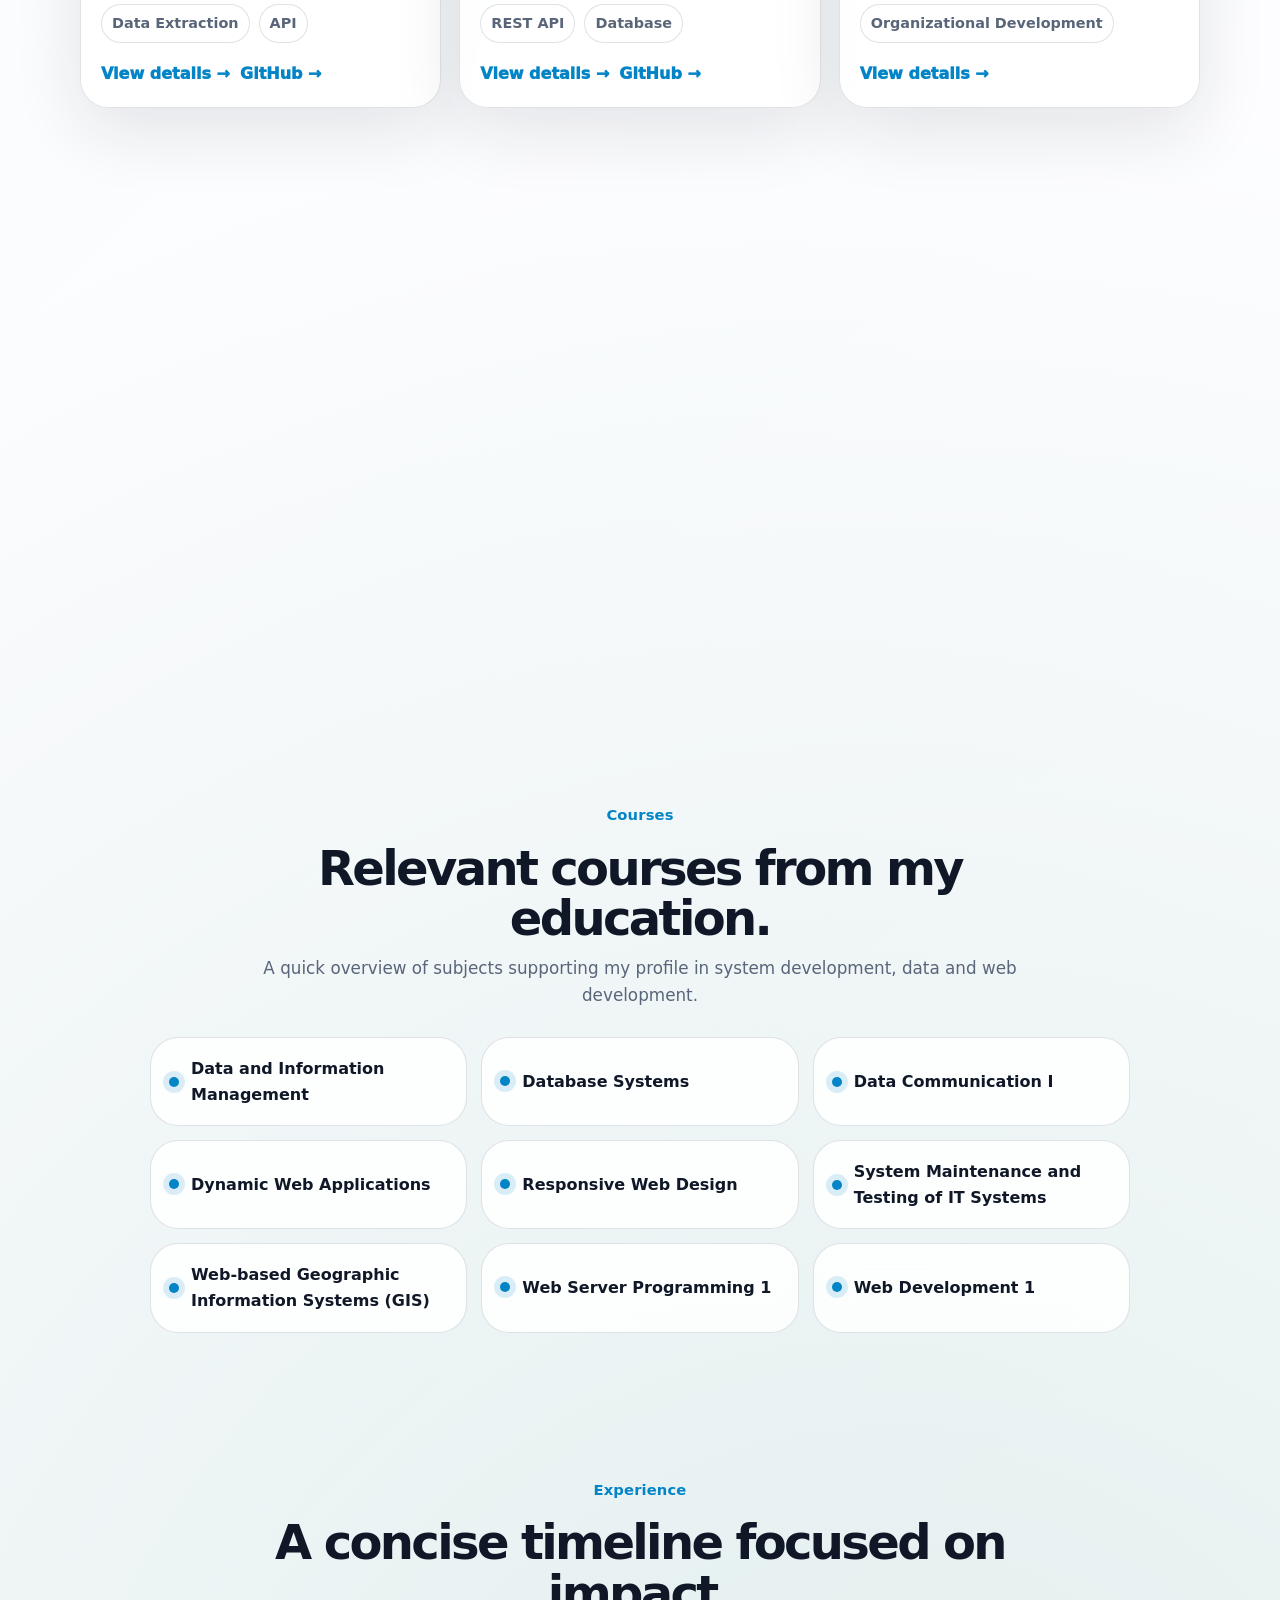
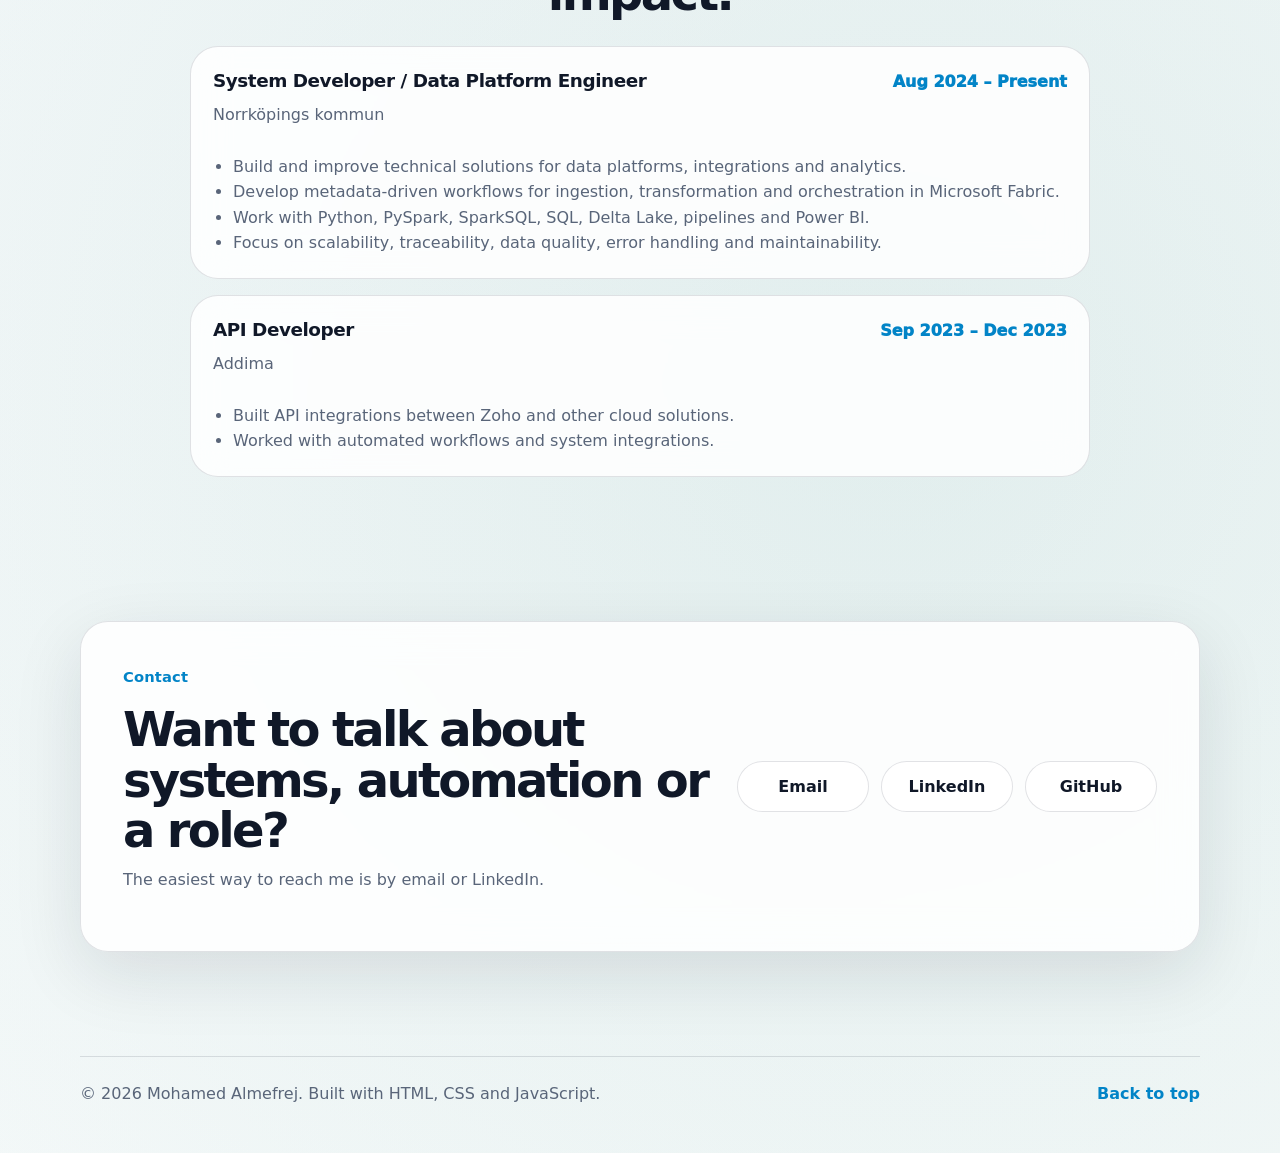
==== commit 45df640c: "only changed the browser-tab favicon." ====
--- a/index.html
+++ b/index.html
@@ -24,7 +24,7 @@
   <header class="site-header" data-header>
     <nav class="nav container" aria-label="Main navigation">
       <a href="#top" class="brand" aria-label="Go to homepage">
-        <span class="brand-mark" aria-hidden="true">MA</span>
+        <img class="brand-mark" src="assets/images/logo2.png" alt="" width="42" height="42" aria-hidden="true" />
         <span data-i18n="brandName">Mohamed Almefrej</span>
       </a>
 
--- a/style.css
+++ b/style.css
@@ -150,12 +150,10 @@
 .brand-mark {
   width: 42px;
   height: 42px;
-  display: grid;
-  place-items: center;
-  border-radius: 14px;
-  background: linear-gradient(135deg, var(--accent), var(--accent-2));
-  color: #06111f;
-  box-shadow: var(--shadow);
+  flex-shrink: 0;
+  object-fit: cover;
+  border-radius: 10px;
+  background: #0f172a;
 }
 
 .nav-panel {
